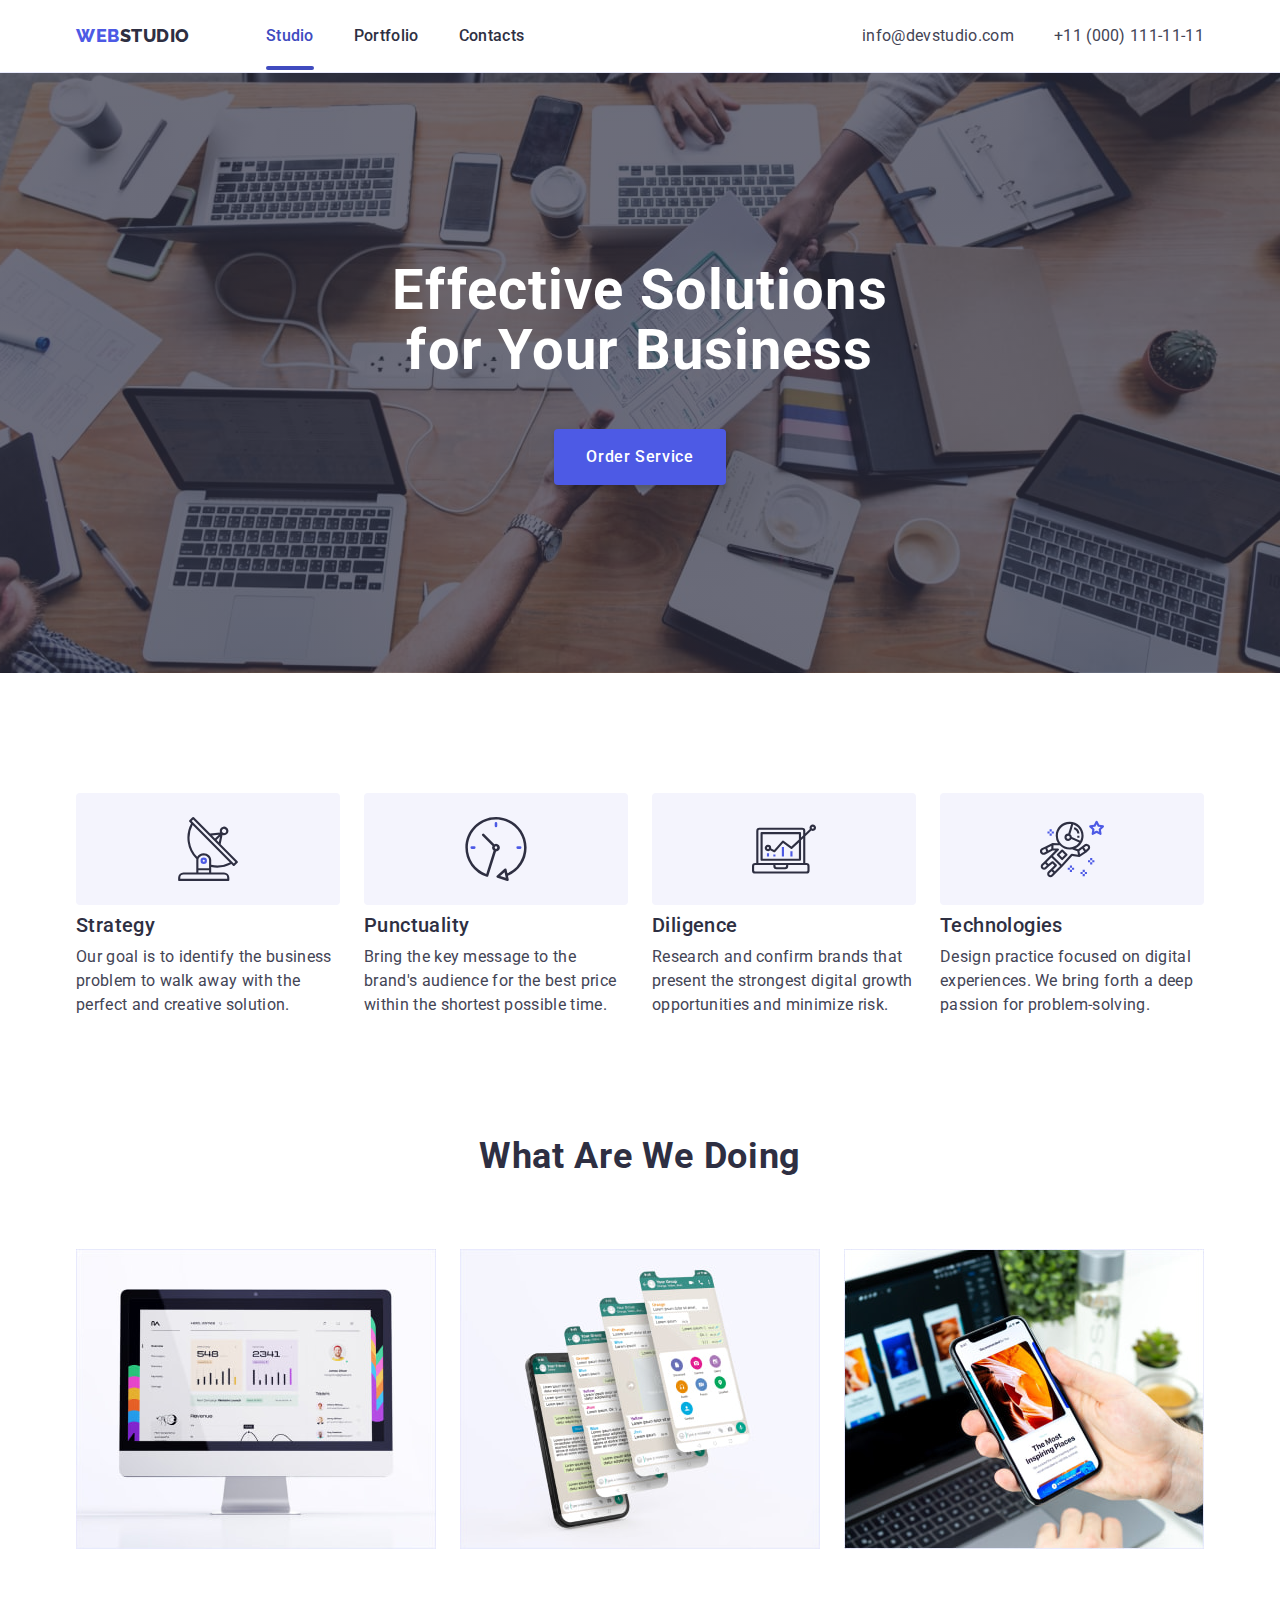
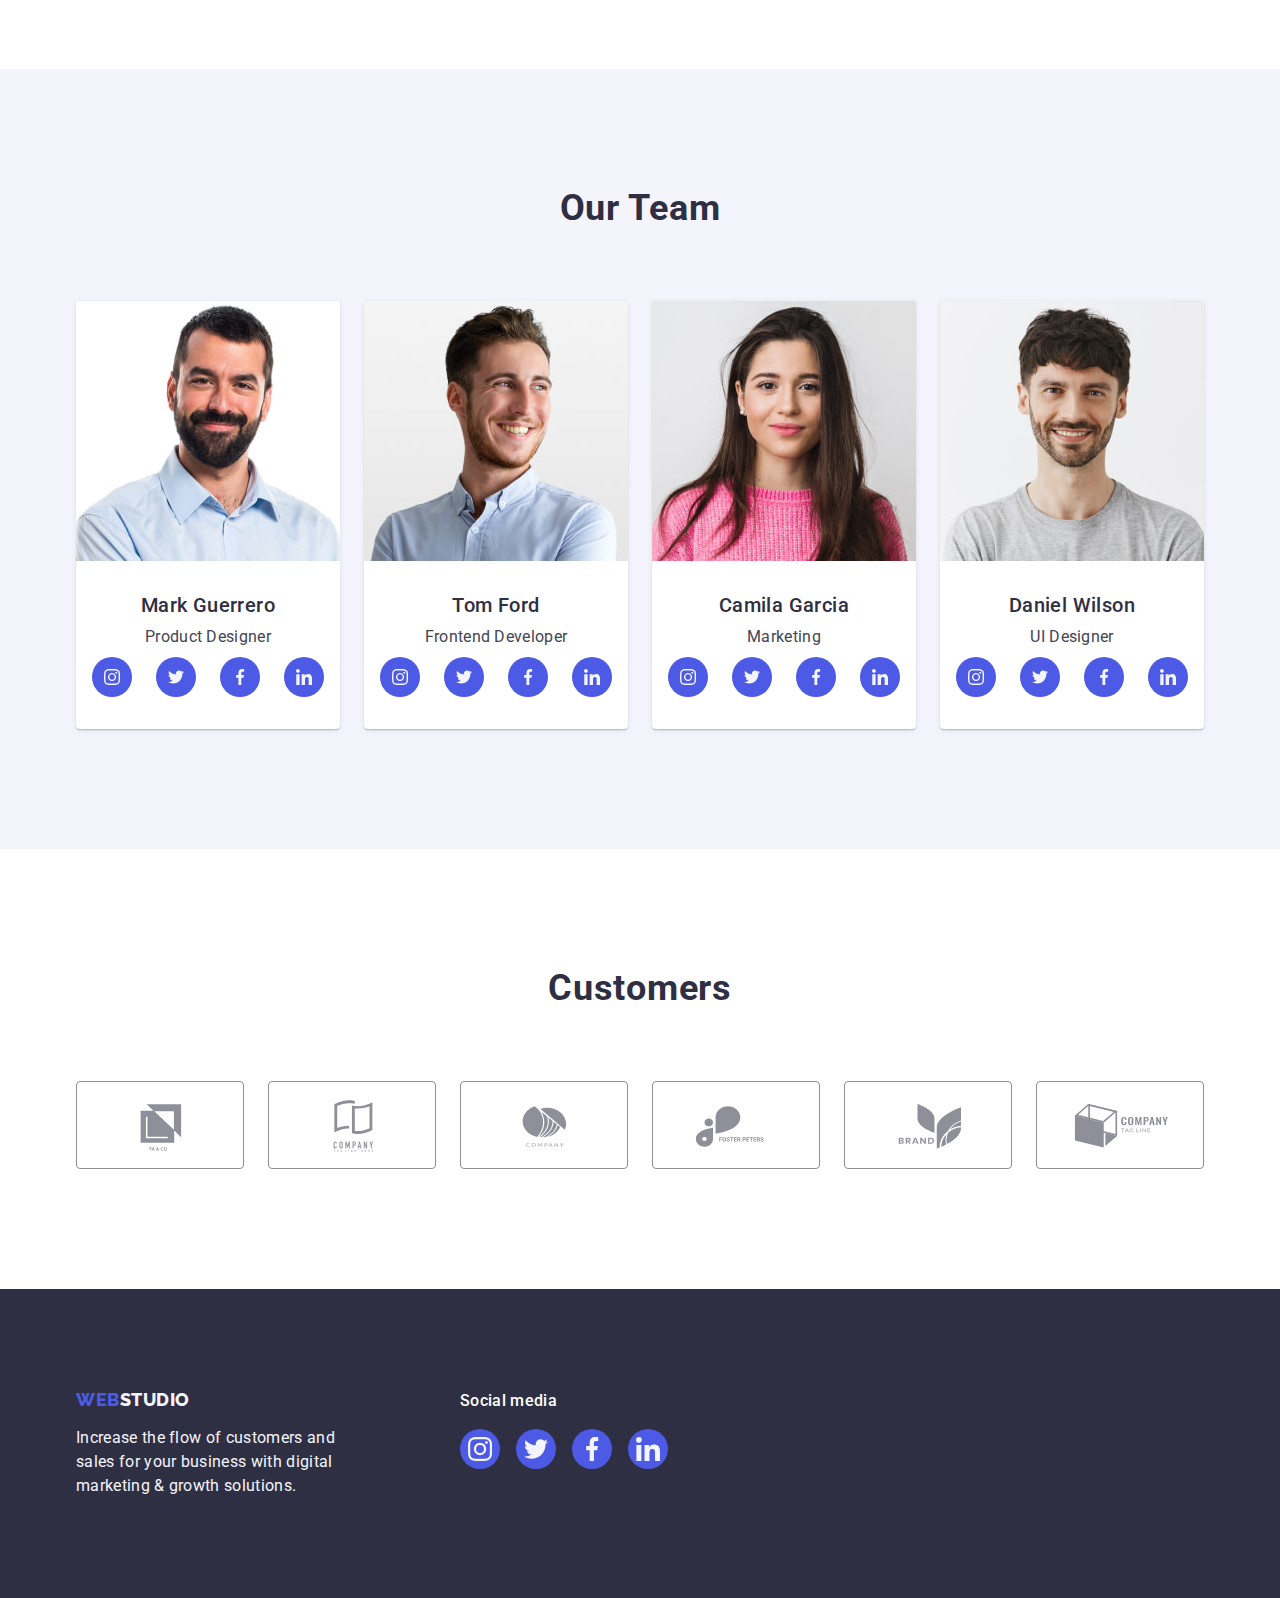
==== index.html @ fcdd5f8a "Initial commit" ====
<!DOCTYPE html>
<html lang="en">
  <head>
    <meta charset="UTF-8" />
    <meta http-equiv="X-UA-Compatible" content="IE=edge" />
    <meta name="viewport" content="width=device-width, initial-scale=1.0" />
    <meta name="description" content="" />
    <title><span>Web</span>Studio</title>
    <link rel="stylesheet" href="https://cdn.jsdelivr.net/npm/modern-normalize@2.0.0/modern-normalize.min.css">
    <link rel="preconnect" href="https://fonts.googleapis.com" />
    <link rel="preconnect" href="https://fonts.gstatic.com" crossorigin />
    <link
      href="https://fonts.googleapis.com/css2?family=Raleway:wght@800&family=Roboto:wght@400;500;700;900&display=swap"
      rel="stylesheet"
    />
    <link rel="stylesheet" href="./css/styles.css" />
  </head>

  <body class="page">
    <header class="header-nav">
      <div class="container header-nav-box">
        <nav class="container-nav">
          <!--<div class="header-box-right">-->
            <a href="./index.html" class="link logo logo-header"
              >Web<span class="logo-dark">Studio</span></a
            >
            <ul class="header-list list">
              <li>
                <a class="header-link link active" href="./index.html">Studio</a>
              </li>
              <li>
                <a class="header-link link" href="./portfolio.html"
                  >Portfolio</a
                >
              </li>
              <li><a class="header-link link" href="">Contacts</a></li>
            </ul>
          <!--</div>-->
        </nav>
        <address>
          <ul class="list address">
            <li>
              <a class="address-link link" href="mailto:info@devstudio.com"
                >info@devstudio.com</a
              >
            </li>
            <li>
              <a class="address-link link" href="tel:+110001111111"
                >+11 (000) 111-11-11</a
              >
            </li>
          </ul>
        </address>
      </div>
    </header>

    <main class="main">
      <section class="section hero">
        <div class="container hero-box">
          <h1 class="hero-titel">Effective Solutions for Your Business</h1>
          <button type="button" class="hero-bt" data-modal-open>Order Service</button>
        </div>
      </section>

      <section class="section advantages">
        <div class="container">
          <h2 class="visually-hidden">Advantages</h2>
          <ul class="advantages-list list">
            <li class="advantages-item">
              <div class="advantages-icon-box">
              <svg width="64" height="64">
                <use class="advantages-icon" href="./images/icons.svg#antenna">
                </use>
              </svg>
              </div>
              <h3 class="advantages-titel-item">Strategy</h3>
              <p class="advantages-text-item">
                Our goal is to identify the business problem to walk away with the
                perfect and creative solution.
              </p>
            </li>
            <li class="advantages-item">
              <div class="advantages-icon-box">
              <svg width="64" height="64">
                <use class="advantages-icon" href="./images/icons.svg#clock">
                </use>
              </svg>
              </div>
              <h3 class="advantages-titel-item">Punctuality</h3>
              <p class="advantages-text-item">
                Bring the key message to the brand's audience for the best price
                within the shortest possible time.
              </p>
            </li>
            <li class="advantages-item">
              <div class="advantages-icon-box">
                <svg width="64" height="64">
                  <use class="advantages-icon" href="./images/icons.svg#diagram">
                  </use>
                </svg>
                </div>
              <h3 class="advantages-titel-item">Diligence</h3>
              <p class="advantages-text-item">
                Research and confirm brands that present the strongest digital
                growth opportunities and minimize risk.
              </p>
            </li>
            <li class="advantages-item">
              <div class="advantages-icon-box">
                <svg width="64" height="64">
                  <use class="advantages-icon" href="./images/icons.svg#astronaut">
                  </use>
                </svg>
                </div>
              <h3 class="advantages-titel-item">Technologies</h3>
              <p class="advantages-text-item">
                Design practice focused on digital experiences. We bring forth a
                deep passion for problem-solving.
              </p>
            </li>
          </ul>
        </div>
      </section>

      <section class="section doing">
        <div class="container">
          <h2 class="doing-titel">What are we doing</h2>
          <ul class="doing-list list">
            <li class="doing-item">
              <img
                src="./images/work/img-1.jpg"
                alt="color monitor"
                width="360"
                height="300"
              />
            </li>
            <li class="doing-item">
              <img
                src="./images/work/img-2.jpg"
                alt="alternative phone screens"
                width="360"
                height="300"
              />
            </li>
            <li class="doing-item">
              <img
                src="./images/work/img-3.jpg"
                alt="phone"
                width="360"
                height="300"
              />
            </li>
          </ul>
        </div>
      </section>

      <section class="section team">
        <div class="container">
          <h2 class="team-titel">Our Team</h2>
          <ul class="team-list list">
            <li class="team-link">
              <img
                src="./images/team/img-1.jpg"
                alt="Mark Guerrero"
                width="264"
                class="team-link-img"
              />
              <div class="team-link-box">
                <h3 class="team-link-name">Mark Guerrero</h3>
                <p class="team-text">Product Designer</p>
                <ul class="team-list-icon">
                  <li class="team-item-medis">
                    <a href="" class="link-social-media">
                      <svg class="icon-social-media" width="16" height="16">
                      <use href="./images/icons.svg#instagram"></use>
                      </svg>
                    </a>
                  </li>
                  <li class="team-item-medis">
                    <a href="" class="link-social-media">
                      <svg class="icon-social-media" width="16" height="16">
                      <use href="./images/icons.svg#twitter"></use>
                      </svg>
                    </a>
                  </li>
                  <li class="team-item-medis">
                    <a href="" class="link-social-media">
                      <svg class="icon-social-media" width="16" height="16">
                      <use href="./images/icons.svg#facebook"></use>
                      </svg>
                    </a>
                  </li>
                  <li class="team-item-medis">
                    <a href="" class="link-social-media">
                      <svg class="icon-social-media" width="16" height="16">
                      <use href="./images/icons.svg#linkedin"></use>
                      </svg>
                    </a>
                  </li>
                </ul>
              </div>
            </li>
            <li class="team-link">
              <img
                src="./images/team/img-2.jpg"
                alt="Tom Ford"
                width="264"
                class="team-link-img"
              />
              <div class="team-link-box">
                <h3 class="team-link-name">Tom Ford</h3>
                <p class="team-text">Frontend Developer</p>
                <ul class="team-list-icon">
                  <li class="team-item-medis">
                    <a href="" class="link-social-media">
                      <svg class="icon-social-media" width="16" height="16">
                      <use href="./images/icons.svg#instagram"></use>
                      </svg>
                    </a>
                  </li>
                  <li class="team-item-medis">
                    <a href="" class="link-social-media">
                      <svg class="icon-social-media" width="16" height="16">
                      <use href="./images/icons.svg#twitter"></use>
                      </svg>
                    </a>
                  </li>
                  <li class="team-item-medis">
                    <a href="" class="link-social-media">
                      <svg class="icon-social-media" width="16" height="16">
                      <use href="./images/icons.svg#facebook"></use>
                      </svg>
                    </a>
                  </li>
                  <li class="team-item-medis">
                    <a href="" class="link-social-media">
                      <svg class="icon-social-media" width="16" height="16">
                      <use href="./images/icons.svg#linkedin"></use>
                      </svg>
                    </a>
                  </li>
                </ul>
              </div>
            </li>
            <li class="team-link">
              <img
                src="./images/team/img-3.jpg"
                alt="Camila Garcia"
                width="264"
                class="team-link-img"
              />
              <div class="team-link-box">
                <h3 class="team-link-name">Camila Garcia</h3>
                <p class="team-text">Marketing</p>
                <ul class="team-list-icon">
                  <li class="team-item-medis">
                    <a href="" class="link-social-media">
                      <svg class="icon-social-media" width="16" height="16">
                      <use href="./images/icons.svg#instagram"></use>
                      </svg>
                    </a>
                  </li>
                  <li class="team-item-medis">
                    <a href="" class="link-social-media">
                      <svg class="icon-social-media" width="16" height="16">
                      <use href="./images/icons.svg#twitter"></use>
                      </svg>
                    </a>
                  </li>
                  <li class="team-item-medis">
                    <a href="" class="link-social-media">
                      <svg class="icon-social-media" width="16" height="16">
                      <use href="./images/icons.svg#facebook"></use>
                      </svg>
                    </a>
                  </li>
                  <li class="team-item-medis">
                    <a href="" class="link-social-media">
                      <svg class="icon-social-media" width="16" height="16">
                      <use href="./images/icons.svg#linkedin"></use>
                      </svg>
                    </a>
                  </li>
                </ul>
              </div>
            </li>
            <li class="team-link">
              <img
                src="./images/team/img-4.jpg"
                alt="Daniel Wilson"
                width="264"
                class="team-link-img"
              />
              <div class="team-link-box">
                <h3 class="team-link-name">Daniel Wilson</h3>
                <p class="team-text">UI Designer</p>
                <ul class="team-list-icon">
                  <li class="team-item-medis">
                    <a href="" class="link-social-media">
                      <svg class="icon-social-media" width="16" height="16">
                      <use href="./images/icons.svg#instagram"></use>
                      </svg>
                    </a>
                  </li>
                  <li class="team-item-medis">
                    <a href="" class="link-social-media">
                      <svg class="icon-social-media" width="16" height="16">
                      <use href="./images/icons.svg#twitter"></use>
                      </svg>
                    </a>
                  </li>
                  <li class="team-item-medis">
                    <a href="" class="link-social-media">
                      <svg class="icon-social-media" width="16" height="16">
                      <use href="./images/icons.svg#facebook"></use>
                      </svg>
                    </a>
                  </li>
                  <li class="team-item-medis">
                    <a href="" class="link-social-media">
                      <svg class="icon-social-media" width="16" height="16">
                      <use href="./images/icons.svg#linkedin"></use>
                      </svg>
                    </a>
                  </li>
                </ul>
              </div>
            </li>
          </ul>
        </div>
      </section>

      <section class="section customers">
        <div class="container">
          <h2 class="customers-titel">Customers</h2>
          <ul class="customers-list">
            <li class="customers-item">
              <a class="customers-link" href="">
                <svg class="customers-icon" width="104" height="56">
                  <use href="./images/icons.svg#logo-1"></use>
                </svg>
              </a>
            </li>
            <li class="customers-item">
              <a class="customers-link" href="">
                <svg class="customers-icon" width="104" height="56">
                  <use href="./images/icons.svg#logo-2"></use>
                </svg>
              </a>
            </li>
            <li class="customers-item">
              <a class="customers-link" href="">
                <svg class="customers-icon" width="104" height="56">
                  <use href="./images/icons.svg#logo-3"></use>
                </svg>
              </a>
            </li>
            <li class="customers-item">
              <a class="customers-link" href="">
                <svg class="customers-icon" width="104" height="56">
                  <use href="./images/icons.svg#logo-4"></use>
                </svg>
              </a>
            </li>
            <li class="customers-item">
              <a class="customers-link" href="">
                <svg class="customers-icon" width="104" height="56">
                  <use href="./images/icons.svg#logo-5"></use>
                </svg>
              </a>
            </li>
            <li class="customers-item">
              <a class="customers-link" href="">
                <svg class="customers-icon" width="104" height="56">
                  <use href="./images/icons.svg#logo-6"></use>
                </svg>
              </a>
            </li>
          </ul>

        </div>
      </section>
    </main>

    <footer class="footer">
      <div class="container footer-container">
        <div class="footer-box-right">
        <a href="./index.html" class="link logo logo-footer">Web<span class="logo-light">Studio</span></a>
        <p class="footer-text">
          Increase the flow of customers and sales for your business with digital
          marketing & growth solutions.
        </p></div>
        <div class="footer-box-center">
          <p class="footer-social-media">Social media</p>
          <ul class="footer-list">
            <li class="footer-item-media">
              <a href="" class="link-social-media footer-link-icon">
                <svg class="icon-social-media" width="24" height="24">
                  <use href="./images/icons.svg#instagram"></use>
                </svg>
              </a>
            </li>
            <li class="footer-item-media">
              <a href="" class="link-social-media footer-link-icon">
                <svg class="icon-social-media" width="24" height="24">
                  <use href="./images/icons.svg#twitter"></use>
                </svg>
              </a>
            </li>
            <li class="footer-item-media">
              <a href="" class="link-social-media footer-link-icon">
                <svg class="icon-social-media" width="24" height="24">
                  <use href="./images/icons.svg#facebook"></use>
                </svg>
              </a>
            </li>
            <li class="footer-item-media">
              <a href="" class="link-social-media footer-link-icon">
                <svg class="icon-social-media" width="24" height="24">
                  <use href="./images/icons.svg#linkedin"></use>
                </svg>
              </a>
            </li>
          </ul>
        </div>
      </div>
    </footer>
    <div class="backdrop is-hidden" data-modal>
      <div class="modal-container">
        <button class="modal-btm" type="button" data-modal-close>
        <svg class="modal-icon" width="8" height="8">
          <use href="./images/icons.svg#close-black"></use>
        </svg>
        </button>
      </div>
    </div>
    <script src="./js/modal.js"></script>
  </body>
</html>
---- css/styles.css ----
/*Variables*/
:root {
  --text-slate: #434455;
  --dark-ck: #2e2f42;
  --iris: #4d5ae5;
  --ocean: #404bbf;
  --green-cl: #31d0aa;
  --light-slate: #8e8f99;
  --cornflower: #e7e9fc;
  --cloud: #f4f4fd;
  --dark-modal: rgba(46, 47, 66, 0.4);
  --grey: rgba(46, 47, 66, 0.7);
  --white: #ffffff;
  --dairy: #fcfcfc;
}
/*Reset styles*/
*,
*::before,
*::after {
  box-sizing: border-box;
}

.link,
a {
  text-decoration: none;
  font-style: normal;
  color: currentColor;
}

.bt,
button {
  font-family: inherit;
  cursor: pointer;
  border: none;
}

.list,
ul,
ol {
  list-style: none;
  margin: 0;
  padding: 0;
}

h1,
h2,
h3,
h4,
h5,
h6,
p {
  margin: 0;
}
.section {
  margin: 0;
}
img {
  display: block;
}
.container {
  width: 1158px;
  margin: 0 auto;
  padding: 0 15px;
}

/*Variables*/
body {
  font-family: 'Roboto', sans-serif;
  color: var(--text-slate);
  background-color: var(--white);
}

.logo {
  font-family: 'Raleway', sans-serif;
  font-weight: 800;
  font-size: 18px;
  line-height: 1.17;
  text-transform: uppercase;
  color: var(--iris);
  letter-spacing: 0.03em;
}

.logo-dark {
  color: var(--dark-ck);
}

.logo-light {
  color: var(--cloud);
}
.logo-header {
  margin-right: 76px;
}
.logo-footer {
  display: inline-block;
  margin-bottom: 16px;
}

/*header*/
.page {
}
.header-nav {
  padding-top: 24px;
  padding-bottom: 24px;
  border-bottom: 1px solid #e7e9fc;
  box-shadow: 0px 1px 6px 0px rgba(46, 47, 66, 0.08), 0px 1px 1px 0px rgba(46, 47, 66, 0.16), 0px 2px 1px 0px rgba(46, 47, 66, 0.08);
}
.header-nav-box {
  display: flex;
  justify-content: space-between;
}
.container-nav{
  display: flex;
  align-items: center;
}
/*.header-box-right {
  display: flex;
  gap: 76px;
}*/
.header-list {
  display: flex;
  gap: 40px;
}

.header-link {
  font-weight: 500;
  font-size: 16px;
  line-height: 1.5;
  letter-spacing: 0.02em;
  color: var(--dark-ck);
  padding: 24px 0;
  position: relative;
  transition: color 250ms cubic-bezier(0.4, 0, 0.2, 1);
}
.header-link.active{
  color: var(--ocean);
}
.header-link.active::after{
  content: "";
  display: block;
  width: 100%;
  height: 4px;
  border-radius: 2px;
  background: var(--ocean);
  position: absolute;
  bottom: -1px;
  left: 0;
}

.header-link:hover,
.header-link:focus {
  color: var(--ocean);
}

.address {
  font-style: normal;
  display: flex;
  gap: 40px;
}

.address-link {
  line-height: 1.5;
  letter-spacing: 0.02em;
  color: var(--text-slate);
  transition: color 250ms cubic-bezier(0.4, 0, 0.2, 1);
}

.address-link:hover,
.address-link:focus {
  color: var(--ocean);
}

/*Main*/
.hero {
  background-color: var(--dark-ck);
  padding-top: 188px;
  padding-bottom: 188px;
  background-image: linear-gradient(to bottom, rgba(46, 47, 66, 0.70), rgba(46, 47, 66, 0.70)), url(../images/hero/bg-hero.jpg);
  background-repeat: no-repeat;
  background-position: center center;
  background-size: cover;
  max-width: 1440px;
  margin: auto;
}
.hero-box {
  display: flex;
  flex-direction: column;
  justify-content: center;
}
.hero-titel {
  font-size: 56px;
  line-height: 1.07;
  letter-spacing: 0.02em;
  color: var(--white);
  text-align: center;
  padding-bottom: 48px;
  max-width: 496px;
  margin: 0 auto;
}
.hero-bt {
  margin: 0 auto;
  font-weight: 500;
  line-height: 1.5;
  font-size: 16px;
  letter-spacing: 0.04em;
  text-align: center;
  color: var(--white);
  background-color: var(--iris);
  padding: 16px 32px;
  border-radius: 4px;
  box-shadow: 0px 4px 4px 0px rgba(0, 0, 0, 0.15);
  min-width: 169px;
  transition: background-color 250ms cubic-bezier(0.4, 0, 0.2, 1);
}

.hero-bt:hover,
.hero-bt:focus {
  background-color: var(--ocean);
}
.advantages {
  background-color: var(--white);
  padding-top: 120px;
  padding-bottom: 120px;
}
.visually-hidden {
  position: absolute;
  width: 1px;
  height: 1px;
  margin: -1px;
  border: 0;
  padding: 0;
  white-space: nowrap;
  clip-path: inset(100%);
  clip: rect(0 0 0 0);
  overflow: hidden;
}
.advantages-list {
  display: flex;
  gap: 24px;
}
.advantages-item {
  width: calc((100% - 3 * 24px) / 4);
}
.advantages-icon-box{
  display: flex;
  align-items: center;
  justify-content: center;
  height: 112px;
  padding: 24px 100px;
  background-color: var(--cloud);
  margin-bottom: 8px;
  border-radius: 4px;
}
.advantages-icon{

}
.advantages-titel-item {
  font-weight: 500;
  font-size: 20px;
  line-height: 1.2;
  letter-spacing: 0.02em;
  color: var(--dark-ck);
  text-align: left;
  margin-bottom: 8px;
}
.advantages-text-item {
  line-height: 1.5;
  letter-spacing: 0.02em;
  color: var(--text-slate);
  text-align: left;
}
.doing {
  background: var(--white);
  padding-bottom: 120px;
}
.doing-titel {
  font-size: 36px;
  line-height: 1.11;
  letter-spacing: 0.02em;
  text-transform: capitalize;
  color: var(--dark-ck);
  text-align: center;
  margin-bottom: 72px;
}
.doing-list {
  display: flex;
  gap: 24px;
}
.doing-item {

}
.team {
  background-color: var(--cloud);
  padding: 120px 0;
}
.team-titel {
  font-size: 36px;
  line-height: 1.11;
  letter-spacing: 0.02em;
  text-transform: capitalize;
  color: var(--dark-ck);
  text-align: center;
  margin-bottom: 72px;
}
.team-list {
  display: flex;
  gap: 24px;
}
.team-link {
  background-color: var(--white);
  border-radius: 0px 0px 4px 4px;
  box-shadow: 0px 2px 1px 0px rgba(46, 47, 66, 0.08),
    0px 1px 1px 0px rgba(46, 47, 66, 0.16),
    0px 1px 6px 0px rgba(46, 47, 66, 0.08);
}
.team-link-box {
  padding: 32px 0;
  display: flex;
  flex-direction: column;
  justify-content: center;
  gap: 8px;
}
.team-link-name {
  text-align: center;
  font-weight: 500;
  font-size: 20px;
  line-height: 1.2;
  letter-spacing: 0.02em;
  color: var(--dark-ck);
}
.team-text {
  text-align: center;
  line-height: 1.5;
  letter-spacing: 0.02em;
  color: var(--text-slate);
}
.team-list-icon{
  display: flex;
  justify-content: center;
  gap: 24px;
}

.customers{
  padding: 120px 0;
}
.customers-titel{
  color: var(--dark-ck);
  text-align: center;
  font-size: 36px;
  font-weight: 700;
  line-height: 1.11;
  letter-spacing: 0.72px;
  text-transform: capitalize;
  margin-bottom: 72px;
}
.customers-list{
  display: flex;
  justify-content: center;
  gap: 24px;
}
.customers-link{
  display: flex;
  justify-content: center;
  align-items: center;
  width: 168px;
  height: 88px;
  padding: 16px 32px;
  border-radius: 4px;
  border: 1px solid var(--light-slate);
  color: var(--light-slate);
  transition: border-color 250ms cubic-bezier(0.4, 0, 0.2, 1), color 250ms cubic-bezier(0.4, 0, 0.2, 1);
}
.customers-link:hover,
.customers-link:focus{
  border-color: var(--ocean);
  color: var(--ocean);
}
.customers-icon{
  fill: currentColor;
}

/*Footer*/
.footer {
  background-color: var(--dark-ck);
  padding-top: 100px;
  padding-bottom: 100px;
}

.footer-container{
  display: flex;
  justify-content: flex-start;
  align-items: baseline;
}
.footer-box-right{
  margin-right: 120px;
}
.footer-text {
  line-height: 1.5;
  letter-spacing: 0.02em;
  color: var(--cloud);
  width: 264px;
}
.footer-social-media{
  color: var(--white);
  font-size: 16px;
  font-weight: 500;
  line-height: 1.5;
  letter-spacing: 0.32px;
  margin-bottom: 16px;
}
.footer-list{
  display: flex;
  gap: 16px;
}

.link-social-media{
  display: flex;
  align-items: center;
  justify-content: center;
  width: 40px;
  height: 40px;
  border-radius: 50%;
  background-color: var(--iris);
  transition: background-color 250ms cubic-bezier(0.4, 0, 0.2, 1);
}
.icon-social-media{
  fill:var(--cloud);
}
.link-social-media:hover,
.link-social-media:focus{
  background-color: var(--ocean);
}

.footer-link-icon:hover,
.footer-link-icon:focus{
  background-color: var(--green-cl);
}
/*portfolio*/
.portfolio {
  background-color: var(--white);
  padding-top: 96px;
  padding-bottom: 120px;
}
.portfolio-nav-bt {
  display: flex;
  gap: 24px;
  justify-content: center;
  margin-bottom: 72px;
}
.portfolio-bt {
  font-weight: 500;
  font-size: 16px;
  line-height: 1.5;
  letter-spacing: 0.04em;
  color: var(--iris);
  background-color: var(--cloud);
  border: 1px solid var(--cornflower);
  cursor: pointer;
  padding: 12px 24px;
  border-radius: 4px;
  border: 1px solid var(--cornflower);
  background: var(--cloud);
  transition: color 250ms cubic-bezier(0.4, 0, 0.2, 1), background-color 250ms cubic-bezier(0.4, 0, 0.2, 1), border-color 250ms cubic-bezier(0.4, 0, 0.2, 1), box-shadow 250ms cubic-bezier(0.4, 0, 0.2, 1);
}
.portfolio-bt:hover,
.portfolio-bt:focus,
.portfolio-bt:active {
  color: var(--white);
  background-color: var(--ocean);
  border: 1px solid transparent;
  box-shadow: 0px 2px 2px 0px rgba(0, 0, 0, 0.12),
    0px 2px 1px 0px rgba(0, 0, 0, 0.08), 0px 3px 1px 0px rgba(0, 0, 0, 0.1);
}
.link-catalog-portf{
  display: block;
  transition: box-shadow 250ms cubic-bezier(0.4, 0, 0.2, 1);
}
.link-catalog-portf:hover{
  box-shadow: 0px 1px 6px rgba(46, 47, 66, 0.08), 0px 1px 1px rgba(46, 47, 66, 0.16), 0px 2px 1px rgba(46, 47, 66, 0.08);
}
.portfolio-catalog {
  display: flex;
  flex-wrap: wrap;
  row-gap: 48px;
  column-gap: 24px;
}
.catalog-item {
  width: calc((100% - 48px) / 3);
}
.catalog-img {
}
.catalog-item-bottom {
  border: 1px solid var(--cornflower);
  padding: 32px 16px;
  border-top: none;
}
.catalog-titel {
  font-weight: 500;
  font-size: 20px;
  line-height: 1.2;
  letter-spacing: 0.02em;
  color: var(--dark-ck);
  margin-bottom: 8px;
}
.catalog-text {
  font-size: 16px;
  line-height: 1.5;
  letter-spacing: 0.02em;
  color: var(--text-slate);
}
.overlay {
  position: relative;
  overflow: hidden;
}
.overlay-text  {
  position: absolute;
  top: 0;
  left: 0;
  transform: translateY(100%);
  width: 100%;
  height: 100%;
  background: var(--iris);
  padding: 40px 32px;
  transition: transform 250ms cubic-bezier(0.4, 0, 0.2, 1);
  color: var(--cloud);
  font-size: 16px;
  font-weight: 400;
  line-height: 1.5;
  letter-spacing: 0.32px;
}
.link-catalog-portf:hover .overlay-text{
  transform: translateY(0);
}
/*modal*/
.backdrop {
  position: fixed;
  top: 0;
  left:0;
  width: 100%;
  height: 100%;
  background-color: rgba(46, 47, 66, 0.40);
  transition: opacity 250ms cubic-bezier(0.4, 0, 0.2, 1), visibility 250ms cubic-bezier(0.4, 0, 0.2, 1);
}
.backdrop.is-hidden{
  opacity: 0;
  pointer-events: none;
  visibility: hidden;
}
.modal-container {
  position: absolute;
  top: 50%;
  left: 50%;
  transform: translateX(-50%) translateY(-50%);
  width: 408px;
  min-height: 584px;
  border-radius: 4px;
  background: var(--dairy);
  box-shadow: 0px 2px 1px 0px rgba(0, 0, 0, 0.20), 0px 1px 3px 0px rgba(0, 0, 0, 0.12), 0px 1px 1px 0px rgba(0, 0, 0, 0.14);
  transition: transform 250ms cubic-bezier(0.4, 0, 0.2, 1);
}
.modal-btm{
  position: absolute;
  top: 24px;
  right: 24px;
  width: 24px;
  height: 24px;
  border-radius: 50%;
  padding: 0;
  display: flex;
  justify-content: center;
  align-items: center;
  background-color: var(--cornflower);
  border: 1px solid rgba(0, 0, 0, 0.10);
  transition: background-color 250ms cubic-bezier(0.4, 0, 0.2, 1), border 250ms cubic-bezier(0.4, 0, 0.2, 1);
}
.modal-btm:hover,
.modal-btm:focus{
  background-color:var(--ocean);
  border: none;
}
.modal-icon {
  fill: var(--dark-ck);
  transition: fill 250ms cubic-bezier(0.4, 0, 0.2, 1);
}
.modal-btm:hover .modal-icon,
.modal-btm:focus .modal-icon{
  fill: var(--white);
}
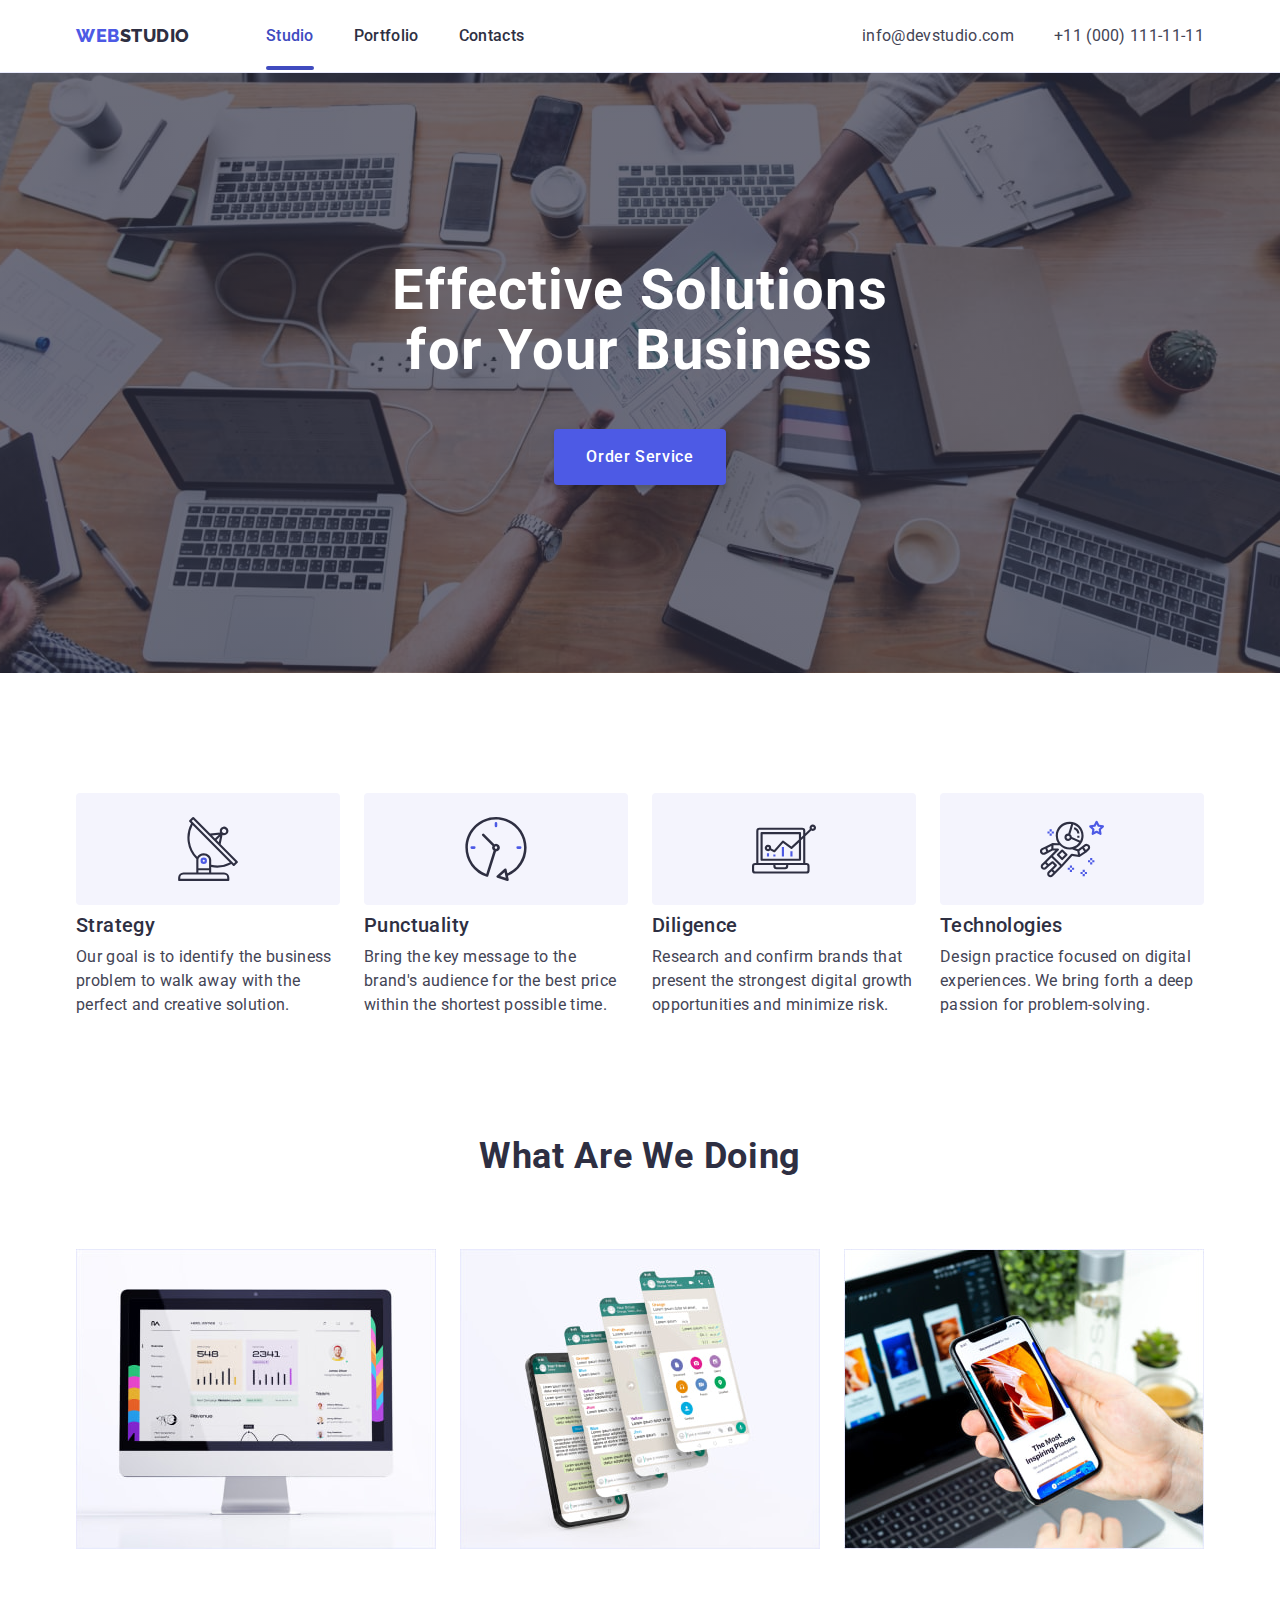
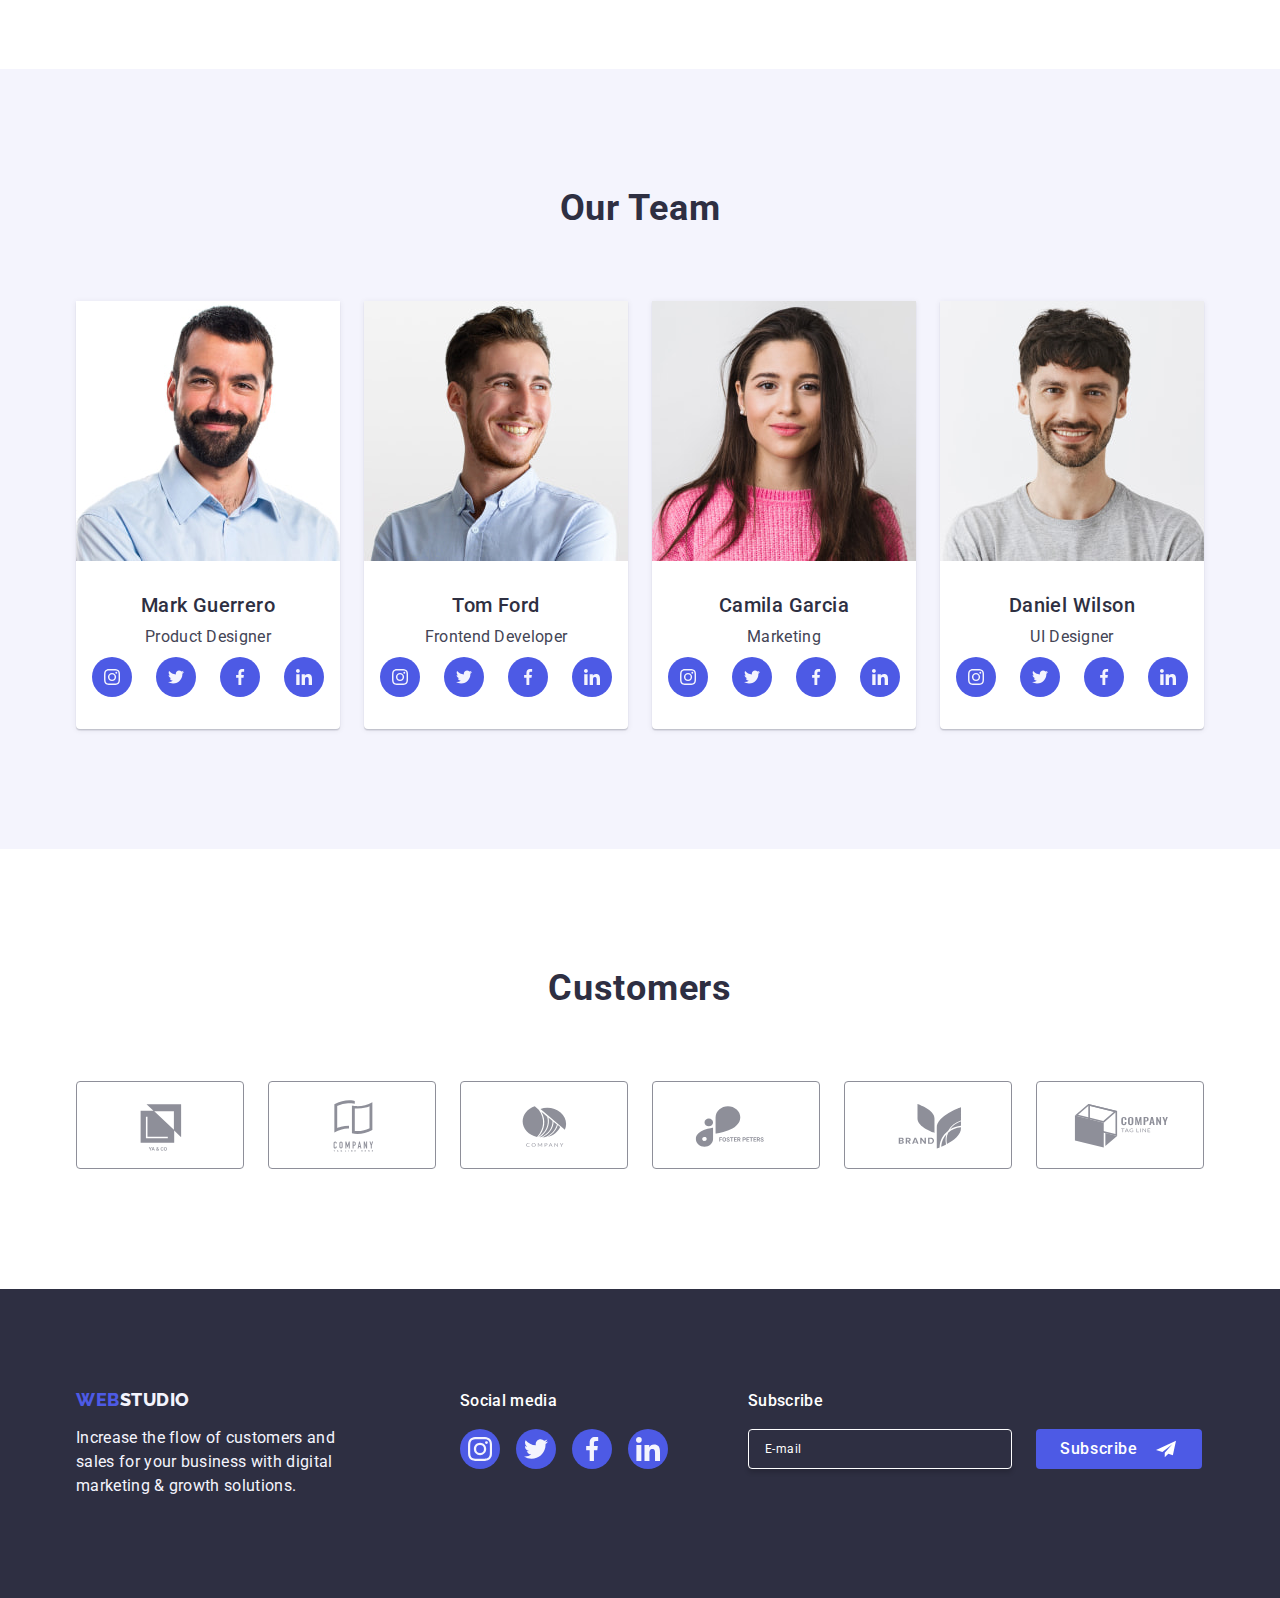
==== commit 814a668f: "hw5-1" ====
--- a/index.html
+++ b/index.html
@@ -6,7 +6,10 @@
     <meta name="viewport" content="width=device-width, initial-scale=1.0" />
     <meta name="description" content="" />
     <title><span>Web</span>Studio</title>
-    <link rel="stylesheet" href="https://cdn.jsdelivr.net/npm/modern-normalize@2.0.0/modern-normalize.min.css">
+    <link
+      rel="stylesheet"
+      href="https://cdn.jsdelivr.net/npm/modern-normalize@2.0.0/modern-normalize.min.css"
+    />
     <link rel="preconnect" href="https://fonts.googleapis.com" />
     <link rel="preconnect" href="https://fonts.gstatic.com" crossorigin />
     <link
@@ -21,20 +24,18 @@
       <div class="container header-nav-box">
         <nav class="container-nav">
           <!--<div class="header-box-right">-->
-            <a href="./index.html" class="link logo logo-header"
-              >Web<span class="logo-dark">Studio</span></a
-            >
-            <ul class="header-list list">
-              <li>
-                <a class="header-link link active" href="./index.html">Studio</a>
-              </li>
-              <li>
-                <a class="header-link link" href="./portfolio.html"
-                  >Portfolio</a
-                >
-              </li>
-              <li><a class="header-link link" href="">Contacts</a></li>
-            </ul>
+          <a href="./index.html" class="link logo logo-header"
+            >Web<span class="logo-dark">Studio</span></a
+          >
+          <ul class="header-list list">
+            <li>
+              <a class="header-link link active" href="./index.html">Studio</a>
+            </li>
+            <li>
+              <a class="header-link link" href="./portfolio.html">Portfolio</a>
+            </li>
+            <li><a class="header-link link" href="">Contacts</a></li>
+          </ul>
           <!--</div>-->
         </nav>
         <address>
@@ -58,7 +59,9 @@
       <section class="section hero">
         <div class="container hero-box">
           <h1 class="hero-titel">Effective Solutions for Your Business</h1>
-          <button type="button" class="hero-bt" data-modal-open>Order Service</button>
+          <button type="button" class="hero-bt" data-modal-open>
+            Order Service
+          </button>
         </div>
       </section>
 
@@ -68,23 +71,27 @@
           <ul class="advantages-list list">
             <li class="advantages-item">
               <div class="advantages-icon-box">
-              <svg width="64" height="64">
-                <use class="advantages-icon" href="./images/icons.svg#antenna">
-                </use>
-              </svg>
+                <svg width="64" height="64">
+                  <use
+                    class="advantages-icon"
+                    href="./images/icons.svg#antenna"
+                  ></use>
+                </svg>
               </div>
               <h3 class="advantages-titel-item">Strategy</h3>
               <p class="advantages-text-item">
-                Our goal is to identify the business problem to walk away with the
-                perfect and creative solution.
+                Our goal is to identify the business problem to walk away with
+                the perfect and creative solution.
               </p>
             </li>
             <li class="advantages-item">
               <div class="advantages-icon-box">
-              <svg width="64" height="64">
-                <use class="advantages-icon" href="./images/icons.svg#clock">
-                </use>
-              </svg>
+                <svg width="64" height="64">
+                  <use
+                    class="advantages-icon"
+                    href="./images/icons.svg#clock"
+                  ></use>
+                </svg>
               </div>
               <h3 class="advantages-titel-item">Punctuality</h3>
               <p class="advantages-text-item">
@@ -95,10 +102,12 @@
             <li class="advantages-item">
               <div class="advantages-icon-box">
                 <svg width="64" height="64">
-                  <use class="advantages-icon" href="./images/icons.svg#diagram">
-                  </use>
-                </svg>
-                </div>
+                  <use
+                    class="advantages-icon"
+                    href="./images/icons.svg#diagram"
+                  ></use>
+                </svg>
+              </div>
               <h3 class="advantages-titel-item">Diligence</h3>
               <p class="advantages-text-item">
                 Research and confirm brands that present the strongest digital
@@ -108,10 +117,12 @@
             <li class="advantages-item">
               <div class="advantages-icon-box">
                 <svg width="64" height="64">
-                  <use class="advantages-icon" href="./images/icons.svg#astronaut">
-                  </use>
-                </svg>
-                </div>
+                  <use
+                    class="advantages-icon"
+                    href="./images/icons.svg#astronaut"
+                  ></use>
+                </svg>
+              </div>
               <h3 class="advantages-titel-item">Technologies</h3>
               <p class="advantages-text-item">
                 Design practice focused on digital experiences. We bring forth a
@@ -172,28 +183,28 @@
                   <li class="team-item-medis">
                     <a href="" class="link-social-media">
                       <svg class="icon-social-media" width="16" height="16">
-                      <use href="./images/icons.svg#instagram"></use>
-                      </svg>
-                    </a>
-                  </li>
-                  <li class="team-item-medis">
-                    <a href="" class="link-social-media">
-                      <svg class="icon-social-media" width="16" height="16">
-                      <use href="./images/icons.svg#twitter"></use>
-                      </svg>
-                    </a>
-                  </li>
-                  <li class="team-item-medis">
-                    <a href="" class="link-social-media">
-                      <svg class="icon-social-media" width="16" height="16">
-                      <use href="./images/icons.svg#facebook"></use>
-                      </svg>
-                    </a>
-                  </li>
-                  <li class="team-item-medis">
-                    <a href="" class="link-social-media">
-                      <svg class="icon-social-media" width="16" height="16">
-                      <use href="./images/icons.svg#linkedin"></use>
+                        <use href="./images/icons.svg#instagram"></use>
+                      </svg>
+                    </a>
+                  </li>
+                  <li class="team-item-medis">
+                    <a href="" class="link-social-media">
+                      <svg class="icon-social-media" width="16" height="16">
+                        <use href="./images/icons.svg#twitter"></use>
+                      </svg>
+                    </a>
+                  </li>
+                  <li class="team-item-medis">
+                    <a href="" class="link-social-media">
+                      <svg class="icon-social-media" width="16" height="16">
+                        <use href="./images/icons.svg#facebook"></use>
+                      </svg>
+                    </a>
+                  </li>
+                  <li class="team-item-medis">
+                    <a href="" class="link-social-media">
+                      <svg class="icon-social-media" width="16" height="16">
+                        <use href="./images/icons.svg#linkedin"></use>
                       </svg>
                     </a>
                   </li>
@@ -214,28 +225,28 @@
                   <li class="team-item-medis">
                     <a href="" class="link-social-media">
                       <svg class="icon-social-media" width="16" height="16">
-                      <use href="./images/icons.svg#instagram"></use>
-                      </svg>
-                    </a>
-                  </li>
-                  <li class="team-item-medis">
-                    <a href="" class="link-social-media">
-                      <svg class="icon-social-media" width="16" height="16">
-                      <use href="./images/icons.svg#twitter"></use>
-                      </svg>
-                    </a>
-                  </li>
-                  <li class="team-item-medis">
-                    <a href="" class="link-social-media">
-                      <svg class="icon-social-media" width="16" height="16">
-                      <use href="./images/icons.svg#facebook"></use>
-                      </svg>
-                    </a>
-                  </li>
-                  <li class="team-item-medis">
-                    <a href="" class="link-social-media">
-                      <svg class="icon-social-media" width="16" height="16">
-                      <use href="./images/icons.svg#linkedin"></use>
+                        <use href="./images/icons.svg#instagram"></use>
+                      </svg>
+                    </a>
+                  </li>
+                  <li class="team-item-medis">
+                    <a href="" class="link-social-media">
+                      <svg class="icon-social-media" width="16" height="16">
+                        <use href="./images/icons.svg#twitter"></use>
+                      </svg>
+                    </a>
+                  </li>
+                  <li class="team-item-medis">
+                    <a href="" class="link-social-media">
+                      <svg class="icon-social-media" width="16" height="16">
+                        <use href="./images/icons.svg#facebook"></use>
+                      </svg>
+                    </a>
+                  </li>
+                  <li class="team-item-medis">
+                    <a href="" class="link-social-media">
+                      <svg class="icon-social-media" width="16" height="16">
+                        <use href="./images/icons.svg#linkedin"></use>
                       </svg>
                     </a>
                   </li>
@@ -256,28 +267,28 @@
                   <li class="team-item-medis">
                     <a href="" class="link-social-media">
                       <svg class="icon-social-media" width="16" height="16">
-                      <use href="./images/icons.svg#instagram"></use>
-                      </svg>
-                    </a>
-                  </li>
-                  <li class="team-item-medis">
-                    <a href="" class="link-social-media">
-                      <svg class="icon-social-media" width="16" height="16">
-                      <use href="./images/icons.svg#twitter"></use>
-                      </svg>
-                    </a>
-                  </li>
-                  <li class="team-item-medis">
-                    <a href="" class="link-social-media">
-                      <svg class="icon-social-media" width="16" height="16">
-                      <use href="./images/icons.svg#facebook"></use>
-                      </svg>
-                    </a>
-                  </li>
-                  <li class="team-item-medis">
-                    <a href="" class="link-social-media">
-                      <svg class="icon-social-media" width="16" height="16">
-                      <use href="./images/icons.svg#linkedin"></use>
+                        <use href="./images/icons.svg#instagram"></use>
+                      </svg>
+                    </a>
+                  </li>
+                  <li class="team-item-medis">
+                    <a href="" class="link-social-media">
+                      <svg class="icon-social-media" width="16" height="16">
+                        <use href="./images/icons.svg#twitter"></use>
+                      </svg>
+                    </a>
+                  </li>
+                  <li class="team-item-medis">
+                    <a href="" class="link-social-media">
+                      <svg class="icon-social-media" width="16" height="16">
+                        <use href="./images/icons.svg#facebook"></use>
+                      </svg>
+                    </a>
+                  </li>
+                  <li class="team-item-medis">
+                    <a href="" class="link-social-media">
+                      <svg class="icon-social-media" width="16" height="16">
+                        <use href="./images/icons.svg#linkedin"></use>
                       </svg>
                     </a>
                   </li>
@@ -298,28 +309,28 @@
                   <li class="team-item-medis">
                     <a href="" class="link-social-media">
                       <svg class="icon-social-media" width="16" height="16">
-                      <use href="./images/icons.svg#instagram"></use>
-                      </svg>
-                    </a>
-                  </li>
-                  <li class="team-item-medis">
-                    <a href="" class="link-social-media">
-                      <svg class="icon-social-media" width="16" height="16">
-                      <use href="./images/icons.svg#twitter"></use>
-                      </svg>
-                    </a>
-                  </li>
-                  <li class="team-item-medis">
-                    <a href="" class="link-social-media">
-                      <svg class="icon-social-media" width="16" height="16">
-                      <use href="./images/icons.svg#facebook"></use>
-                      </svg>
-                    </a>
-                  </li>
-                  <li class="team-item-medis">
-                    <a href="" class="link-social-media">
-                      <svg class="icon-social-media" width="16" height="16">
-                      <use href="./images/icons.svg#linkedin"></use>
+                        <use href="./images/icons.svg#instagram"></use>
+                      </svg>
+                    </a>
+                  </li>
+                  <li class="team-item-medis">
+                    <a href="" class="link-social-media">
+                      <svg class="icon-social-media" width="16" height="16">
+                        <use href="./images/icons.svg#twitter"></use>
+                      </svg>
+                    </a>
+                  </li>
+                  <li class="team-item-medis">
+                    <a href="" class="link-social-media">
+                      <svg class="icon-social-media" width="16" height="16">
+                        <use href="./images/icons.svg#facebook"></use>
+                      </svg>
+                    </a>
+                  </li>
+                  <li class="team-item-medis">
+                    <a href="" class="link-social-media">
+                      <svg class="icon-social-media" width="16" height="16">
+                        <use href="./images/icons.svg#linkedin"></use>
                       </svg>
                     </a>
                   </li>
@@ -377,7 +388,6 @@
               </a>
             </li>
           </ul>
-
         </div>
       </section>
     </main>
@@ -385,11 +395,14 @@
     <footer class="footer">
       <div class="container footer-container">
         <div class="footer-box-right">
-        <a href="./index.html" class="link logo logo-footer">Web<span class="logo-light">Studio</span></a>
-        <p class="footer-text">
-          Increase the flow of customers and sales for your business with digital
-          marketing & growth solutions.
-        </p></div>
+          <a href="./index.html" class="link logo logo-footer"
+            >Web<span class="logo-light">Studio</span></a
+          >
+          <p class="footer-text">
+            Increase the flow of customers and sales for your business with
+            digital marketing & growth solutions.
+          </p>
+        </div>
         <div class="footer-box-center">
           <p class="footer-social-media">Social media</p>
           <ul class="footer-list">
@@ -423,15 +436,111 @@
             </li>
           </ul>
         </div>
+        <div class="footer-box-right">
+          <p class="footer-subscribe-titel">Subscribe</p>
+          <div class="footer-form-subscribe">
+            <input
+              class="footer-input"
+              type="email"
+              name="email"
+              placeholder="E-mail"
+            />
+            <button class="footer-btn" type="submit">
+              Subscribe
+              <svg class="footer-btn-icon" width="24" height="20">
+                <use href="./images/icons.svg#frame"></use>
+              </svg>
+            </button>
+          </div>
+        </div>
       </div>
     </footer>
     <div class="backdrop is-hidden" data-modal>
       <div class="modal-container">
         <button class="modal-btm" type="button" data-modal-close>
-        <svg class="modal-icon" width="8" height="8">
-          <use href="./images/icons.svg#close-black"></use>
-        </svg>
+          <svg class="modal-icon" width="8" height="8">
+            <use href="./images/icons.svg#close-black"></use>
+          </svg>
         </button>
+        <strong class="modal-titel"
+          >Leave your contacts and we will call you back</strong
+        >
+        <!-- <form class="modal-form" name="contacts" autocomplete="off">
+          <div class="input-box">
+            <label class="form-field" for="user_name">Name</label>
+            <input class="modal-form-input" type="text" name="user_name" id="user_name"/>
+            <svg class="input-icon" width="18" height="18">
+              <use href="./images/icons.svg#person"></use>
+            </svg>
+          </div>
+          <div class="input-box">
+            <label class="form-field" for="user_phone">Phone</label>
+            <input class="modal-form-input" type="tel" name="user_phone" id="user_phone"/>
+            <svg class="input-icon" width="18" height="24">
+              <use href="./images/icons.svg#phone"></use>
+            </svg>
+          </div>
+          <div class="input-box">
+            <label class="form-field" for="user_email">Email</label>
+            <input class="modal-form-input" type="email" name="user_email" id="user_email"/>
+            <svg class="input-icon" width="18" height="24">
+              <use href="./images/icons.svg#email"></use>
+            </svg>
+          </div>
+          <div class="input-box">
+            <label class="form-field" for="comment">Comment</label>
+            <textarea class="modal-form-input" name="comment" rows="6" placeholder="Text input" id="comment"></textarea>
+          </div>
+          <div class="input-box">
+            <input class="" type="checkbox" value="I accept the terms and conditions of the <a class="" href="">Privacy Policy</a>">
+          </div>
+          <button class="form-btn" type="submit">Send</button>
+        </form> -->
+        <form class="modal-form" name="contacts" autocomplete="off">
+          <label class="form-label">
+            <span class="form-field">Name</span>
+            <input class="input-box" type="text" name="user_name" />
+            <svg class="input-icon" width="18" height="24">
+              <use href="./images/icons.svg#person"></use>
+            </svg>
+          </label>
+          <label class="form-label">
+            <span class="form-field">Phone</span>
+            <input class="input-box" type="tel" name="user_phone" />
+            <svg class="input-icon" width="18" height="24">
+              <use href="./images/icons.svg#phone"></use>
+            </svg>
+          </label>
+          <label class="form-label">
+            <span class="form-field">Email</span>
+            <input class="input-box" type="email" name="user_email" />
+            <svg class="input-icon" width="18" height="24">
+              <use href="./images/icons.svg#email"></use>
+            </svg>
+          </label>
+          <label class="form-label-comment">
+            <span class="form-field">Comment</span>
+            <textarea
+              class="comment-box"
+              rows="7"
+              name="user_comment"
+              placeholder="Text input"
+            ></textarea>
+          </label>
+          <label class="form-label-agreement">
+            <input class="input-checkbox visually-hidden" type="checkbox" />
+            <span class="form-checkbox-agreement">
+              <svg class="form-checkbox-icon" width="10" height="8">
+                <use href="./images/icons.svg#vector"></use>
+              </svg>
+            </span>
+            <span class="form-text"
+              >I accept the terms and conditions of the
+              <a class="form-link" href="">Privacy Policy</a></span
+            >
+          </label>
+          <button class="hero-bt" type="submit">Send</button>
+        </form>
       </div>
     </div>
     <script src="./js/modal.js"></script>
--- a/css/styles.css
+++ b/css/styles.css
@@ -102,13 +102,15 @@
   padding-top: 24px;
   padding-bottom: 24px;
   border-bottom: 1px solid #e7e9fc;
-  box-shadow: 0px 1px 6px 0px rgba(46, 47, 66, 0.08), 0px 1px 1px 0px rgba(46, 47, 66, 0.16), 0px 2px 1px 0px rgba(46, 47, 66, 0.08);
+  box-shadow: 0px 1px 6px 0px rgba(46, 47, 66, 0.08),
+    0px 1px 1px 0px rgba(46, 47, 66, 0.16),
+    0px 2px 1px 0px rgba(46, 47, 66, 0.08);
 }
 .header-nav-box {
   display: flex;
   justify-content: space-between;
 }
-.container-nav{
+.container-nav {
   display: flex;
   align-items: center;
 }
@@ -131,11 +133,11 @@
   position: relative;
   transition: color 250ms cubic-bezier(0.4, 0, 0.2, 1);
 }
-.header-link.active{
+.header-link.active {
   color: var(--ocean);
 }
-.header-link.active::after{
-  content: "";
+.header-link.active::after {
+  content: '';
   display: block;
   width: 100%;
   height: 4px;
@@ -174,7 +176,12 @@
   background-color: var(--dark-ck);
   padding-top: 188px;
   padding-bottom: 188px;
-  background-image: linear-gradient(to bottom, rgba(46, 47, 66, 0.70), rgba(46, 47, 66, 0.70)), url(../images/hero/bg-hero.jpg);
+  background-image: linear-gradient(
+      to bottom,
+      rgba(46, 47, 66, 0.7),
+      rgba(46, 47, 66, 0.7)
+    ),
+    url(../images/hero/bg-hero.jpg);
   background-repeat: no-repeat;
   background-position: center center;
   background-size: cover;
@@ -197,6 +204,7 @@
   margin: 0 auto;
 }
 .hero-bt {
+  display: block;
   margin: 0 auto;
   font-weight: 500;
   line-height: 1.5;
@@ -240,7 +248,7 @@
 .advantages-item {
   width: calc((100% - 3 * 24px) / 4);
 }
-.advantages-icon-box{
+.advantages-icon-box {
   display: flex;
   align-items: center;
   justify-content: center;
@@ -250,8 +258,7 @@
   margin-bottom: 8px;
   border-radius: 4px;
 }
-.advantages-icon{
-
+.advantages-icon {
 }
 .advantages-titel-item {
   font-weight: 500;
@@ -286,7 +293,6 @@
   gap: 24px;
 }
 .doing-item {
-
 }
 .team {
   background-color: var(--cloud);
@@ -333,16 +339,16 @@
   letter-spacing: 0.02em;
   color: var(--text-slate);
 }
-.team-list-icon{
+.team-list-icon {
   display: flex;
   justify-content: center;
   gap: 24px;
 }
 
-.customers{
+.customers {
   padding: 120px 0;
 }
-.customers-titel{
+.customers-titel {
   color: var(--dark-ck);
   text-align: center;
   font-size: 36px;
@@ -352,12 +358,12 @@
   text-transform: capitalize;
   margin-bottom: 72px;
 }
-.customers-list{
+.customers-list {
   display: flex;
   justify-content: center;
   gap: 24px;
 }
-.customers-link{
+.customers-link {
   display: flex;
   justify-content: center;
   align-items: center;
@@ -367,14 +373,15 @@
   border-radius: 4px;
   border: 1px solid var(--light-slate);
   color: var(--light-slate);
-  transition: border-color 250ms cubic-bezier(0.4, 0, 0.2, 1), color 250ms cubic-bezier(0.4, 0, 0.2, 1);
+  transition: border-color 250ms cubic-bezier(0.4, 0, 0.2, 1),
+    color 250ms cubic-bezier(0.4, 0, 0.2, 1);
 }
 .customers-link:hover,
-.customers-link:focus{
+.customers-link:focus {
   border-color: var(--ocean);
   color: var(--ocean);
 }
-.customers-icon{
+.customers-icon {
   fill: currentColor;
 }
 
@@ -385,12 +392,12 @@
   padding-bottom: 100px;
 }
 
-.footer-container{
+.footer-container {
   display: flex;
   justify-content: flex-start;
   align-items: baseline;
 }
-.footer-box-right{
+.footer-box-right {
   margin-right: 120px;
 }
 .footer-text {
@@ -399,7 +406,7 @@
   color: var(--cloud);
   width: 264px;
 }
-.footer-social-media{
+.footer-social-media {
   color: var(--white);
   font-size: 16px;
   font-weight: 500;
@@ -407,12 +414,12 @@
   letter-spacing: 0.32px;
   margin-bottom: 16px;
 }
-.footer-list{
+.footer-list {
   display: flex;
   gap: 16px;
 }
 
-.link-social-media{
+.link-social-media {
   display: flex;
   align-items: center;
   justify-content: center;
@@ -422,17 +429,76 @@
   background-color: var(--iris);
   transition: background-color 250ms cubic-bezier(0.4, 0, 0.2, 1);
 }
-.icon-social-media{
-  fill:var(--cloud);
+.icon-social-media {
+  fill: var(--cloud);
 }
 .link-social-media:hover,
-.link-social-media:focus{
+.link-social-media:focus {
   background-color: var(--ocean);
 }
 
 .footer-link-icon:hover,
-.footer-link-icon:focus{
+.footer-link-icon:focus {
   background-color: var(--green-cl);
+}
+.footer-box-center {
+  margin-right: 80px;
+}
+.footer-box-right {
+}
+.footer-subscribe-titel {
+  color: var(--white);
+  font-weight: 500;
+  line-height: 1.5;
+  letter-spacing: 0.32px;
+  margin-bottom: 16px;
+}
+.footer-form-subscribe {
+  display: flex;
+  align-items: center;
+  gap: 24px;
+}
+.footer-input {
+  width: 264px;
+  height: 40px;
+  border-radius: 4px;
+  border: 1px solid var(--white);
+  box-shadow: 0px 4px 4px 0px rgba(0, 0, 0, 0.15);
+  color: var(--white);
+  background-color: transparent;
+  font-size: 12px;
+  line-height: 2;
+  letter-spacing: 0.48px;
+  padding: 8px 16px;
+}
+.footer-input::placeholder{
+  color: var(--white);
+  font-size: 12px;
+  line-height: 2;
+  letter-spacing: 0.48px;
+}
+.footer-btn {
+  display: flex;
+  align-items: center;
+  justify-content: space-between;
+  font-size: 16px;
+  font-weight: 500;
+  line-height: 1.5;
+  letter-spacing: 0.64px;
+  color: var(--white);
+  background-color: var(--iris);
+  padding: 8px 24px;
+  border-radius: 4px;
+  min-width: 165px;
+  height: 40px;
+  transition: background-color 250ms cubic-bezier(0.4, 0, 0.2, 1);
+}
+.footer-btn:hover,
+.footer-btn:hover{
+  background-color:var(--ocean);
+}
+.footer-btn-icon {
+  margin-left: 16px;
 }
 /*portfolio*/
 .portfolio {
@@ -459,7 +525,10 @@
   border-radius: 4px;
   border: 1px solid var(--cornflower);
   background: var(--cloud);
-  transition: color 250ms cubic-bezier(0.4, 0, 0.2, 1), background-color 250ms cubic-bezier(0.4, 0, 0.2, 1), border-color 250ms cubic-bezier(0.4, 0, 0.2, 1), box-shadow 250ms cubic-bezier(0.4, 0, 0.2, 1);
+  transition: color 250ms cubic-bezier(0.4, 0, 0.2, 1),
+    background-color 250ms cubic-bezier(0.4, 0, 0.2, 1),
+    border-color 250ms cubic-bezier(0.4, 0, 0.2, 1),
+    box-shadow 250ms cubic-bezier(0.4, 0, 0.2, 1);
 }
 .portfolio-bt:hover,
 .portfolio-bt:focus,
@@ -470,12 +539,13 @@
   box-shadow: 0px 2px 2px 0px rgba(0, 0, 0, 0.12),
     0px 2px 1px 0px rgba(0, 0, 0, 0.08), 0px 3px 1px 0px rgba(0, 0, 0, 0.1);
 }
-.link-catalog-portf{
+.link-catalog-portf {
   display: block;
   transition: box-shadow 250ms cubic-bezier(0.4, 0, 0.2, 1);
 }
-.link-catalog-portf:hover{
-  box-shadow: 0px 1px 6px rgba(46, 47, 66, 0.08), 0px 1px 1px rgba(46, 47, 66, 0.16), 0px 2px 1px rgba(46, 47, 66, 0.08);
+.link-catalog-portf:hover {
+  box-shadow: 0px 1px 6px rgba(46, 47, 66, 0.08),
+    0px 1px 1px rgba(46, 47, 66, 0.16), 0px 2px 1px rgba(46, 47, 66, 0.08);
 }
 .portfolio-catalog {
   display: flex;
@@ -511,7 +581,7 @@
   position: relative;
   overflow: hidden;
 }
-.overlay-text  {
+.overlay-text {
   position: absolute;
   top: 0;
   left: 0;
@@ -527,26 +597,28 @@
   line-height: 1.5;
   letter-spacing: 0.32px;
 }
-.link-catalog-portf:hover .overlay-text{
+.link-catalog-portf:hover .overlay-text {
   transform: translateY(0);
 }
 /*modal*/
 .backdrop {
   position: fixed;
   top: 0;
-  left:0;
+  left: 0;
   width: 100%;
   height: 100%;
-  background-color: rgba(46, 47, 66, 0.40);
-  transition: opacity 250ms cubic-bezier(0.4, 0, 0.2, 1), visibility 250ms cubic-bezier(0.4, 0, 0.2, 1);
-}
-.backdrop.is-hidden{
+  background-color: rgba(46, 47, 66, 0.4);
+  transition: opacity 250ms cubic-bezier(0.4, 0, 0.2, 1),
+    visibility 250ms cubic-bezier(0.4, 0, 0.2, 1);
+}
+.backdrop.is-hidden {
   opacity: 0;
   pointer-events: none;
   visibility: hidden;
 }
 .modal-container {
   position: absolute;
+  padding: 72px 24px 24px 24px;
   top: 50%;
   left: 50%;
   transform: translateX(-50%) translateY(-50%);
@@ -554,10 +626,11 @@
   min-height: 584px;
   border-radius: 4px;
   background: var(--dairy);
-  box-shadow: 0px 2px 1px 0px rgba(0, 0, 0, 0.20), 0px 1px 3px 0px rgba(0, 0, 0, 0.12), 0px 1px 1px 0px rgba(0, 0, 0, 0.14);
+  box-shadow: 0px 2px 1px 0px rgba(0, 0, 0, 0.2),
+    0px 1px 3px 0px rgba(0, 0, 0, 0.12), 0px 1px 1px 0px rgba(0, 0, 0, 0.14);
   transition: transform 250ms cubic-bezier(0.4, 0, 0.2, 1);
 }
-.modal-btm{
+.modal-btm {
   position: absolute;
   top: 24px;
   right: 24px;
@@ -569,12 +642,13 @@
   justify-content: center;
   align-items: center;
   background-color: var(--cornflower);
-  border: 1px solid rgba(0, 0, 0, 0.10);
-  transition: background-color 250ms cubic-bezier(0.4, 0, 0.2, 1), border 250ms cubic-bezier(0.4, 0, 0.2, 1);
+  border: 1px solid rgba(0, 0, 0, 0.1);
+  transition: background-color 250ms cubic-bezier(0.4, 0, 0.2, 1),
+    border 250ms cubic-bezier(0.4, 0, 0.2, 1);
 }
 .modal-btm:hover,
-.modal-btm:focus{
-  background-color:var(--ocean);
+.modal-btm:focus {
+  background-color: var(--ocean);
   border: none;
 }
 .modal-icon {
@@ -582,6 +656,120 @@
   transition: fill 250ms cubic-bezier(0.4, 0, 0.2, 1);
 }
 .modal-btm:hover .modal-icon,
-.modal-btm:focus .modal-icon{
+.modal-btm:focus .modal-icon {
   fill: var(--white);
-}+}
+form:focus-within {
+}
+.modal-titel {
+  display: block;
+  width: 360px;
+  margin-bottom: 16px;
+  color: var(--navyblue);
+  font-weight: 500;
+  line-height: 1.5;
+  letter-spacing: 0.32px;
+}
+.modal-form {
+}
+.form-label {
+  position: relative;
+  display: block;
+  margin-bottom: 8px;
+}
+.input-box {
+  width: 100%;
+  height: 40px;
+  font-size: 18px;
+  border-radius: 4px;
+  border: 1px solid var(--navyblue-modal, rgba(46, 47, 66, 0.4));
+  outline: transparent;
+  padding: 11px 16px 11px 38px;
+  transition: border-color 250ms cubic-bezier(0.4, 0, 0.2, 1);
+}
+.input-box:focus {
+  border-color: var(--iris);
+}
+.form-field {
+  display: block;
+  color: var(--lightslate);
+  font-size: 12px;
+  line-height: 1.17;
+  letter-spacing: 0.48px;
+  margin-bottom: 4px;
+}
+.modal-form-input {
+}
+.input-icon {
+  position: absolute;
+  left: 16px;
+  bottom: 8px;
+  transition: fill 250ms cubic-bezier(0.4, 0, 0.2, 1);
+}
+.input-box:focus + .input-icon {
+  fill: var(--iris);
+}
+.form-label-comment {
+}
+.comment-box {
+  width: 100%;
+  height: 120px;
+  font-size: 12px;
+  border-radius: 4px;
+  border: 1px solid var(--navyblue-modal, rgba(46, 47, 66, 0.4));
+  outline: transparent;
+  padding: 8px 16px;
+  transition: border-color 250ms cubic-bezier(0.4, 0, 0.2, 1);
+}
+.comment-box::placeholder {
+  color: var(rgba(46, 47, 66, 0.4));
+  font-size: 12px;
+  line-height: 1, 17; /* 116.667% */
+  letter-spacing: 0.48px;
+}
+.comment-box:focus {
+  border-color: var(--iris);
+}
+.form-label-agreement {
+  display: flex;
+  align-items: center;
+  gap: 8px;
+  margin-bottom: 24px;
+  margin-top: 16px;
+}
+
+.form-checkbox-agreement {
+  display: flex;
+  align-items: center;
+  justify-content: center;
+  width: 16px;
+  height: 16px;
+  border-radius: 2px;
+  border: 1px solid rgba(46, 47, 66, 0.4);
+  transition: border-color 250ms cubic-bezier(0.4, 0, 0.2, 1),
+    background-color 250ms cubic-bezier(0.4, 0, 0.2, 1);
+}
+.form-checkbox-icon {
+  opacity: 0;
+  transform: scale(0);
+  transition: opacity 250ms cubic-bezier(0.4, 0, 0.2, 1), transform 250ms cubic-bezier(0.4, 0, 0.2, 1);
+}
+.input-checkbox:checked + .form-checkbox-agreement {
+  border: var(--ocean);
+  background-color: var(--ocean);
+}
+.input-checkbox:checked + .form-checkbox-agreement > .form-checkbox-icon{
+  opacity: 1;
+  transform: scale(1);
+}
+.form-text {
+  color: var(--light-slate);
+  font-size: 12px;
+  line-height: 1.17;
+  letter-spacing: 0.48px;
+}
+.form-link {
+  color: var(--iris);
+  text-decoration-line: underline;
+  user-select: none;
+}
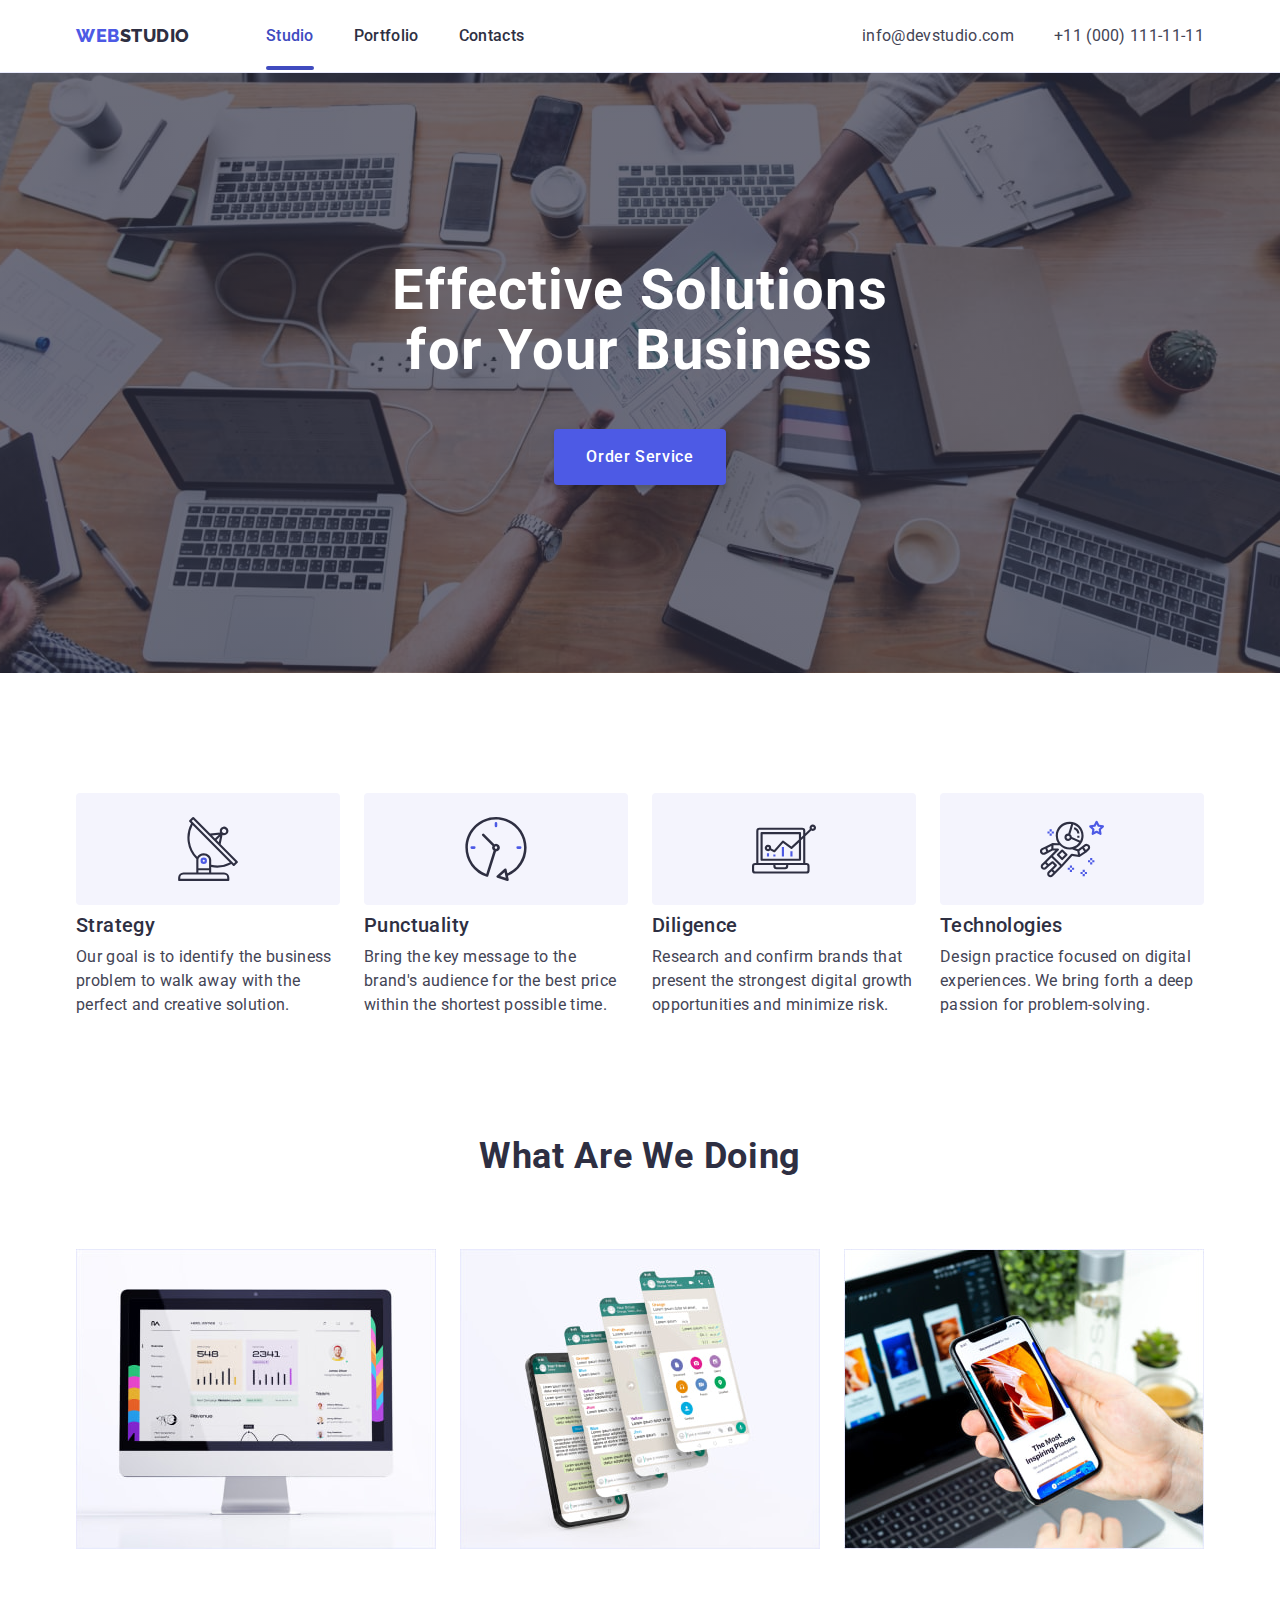
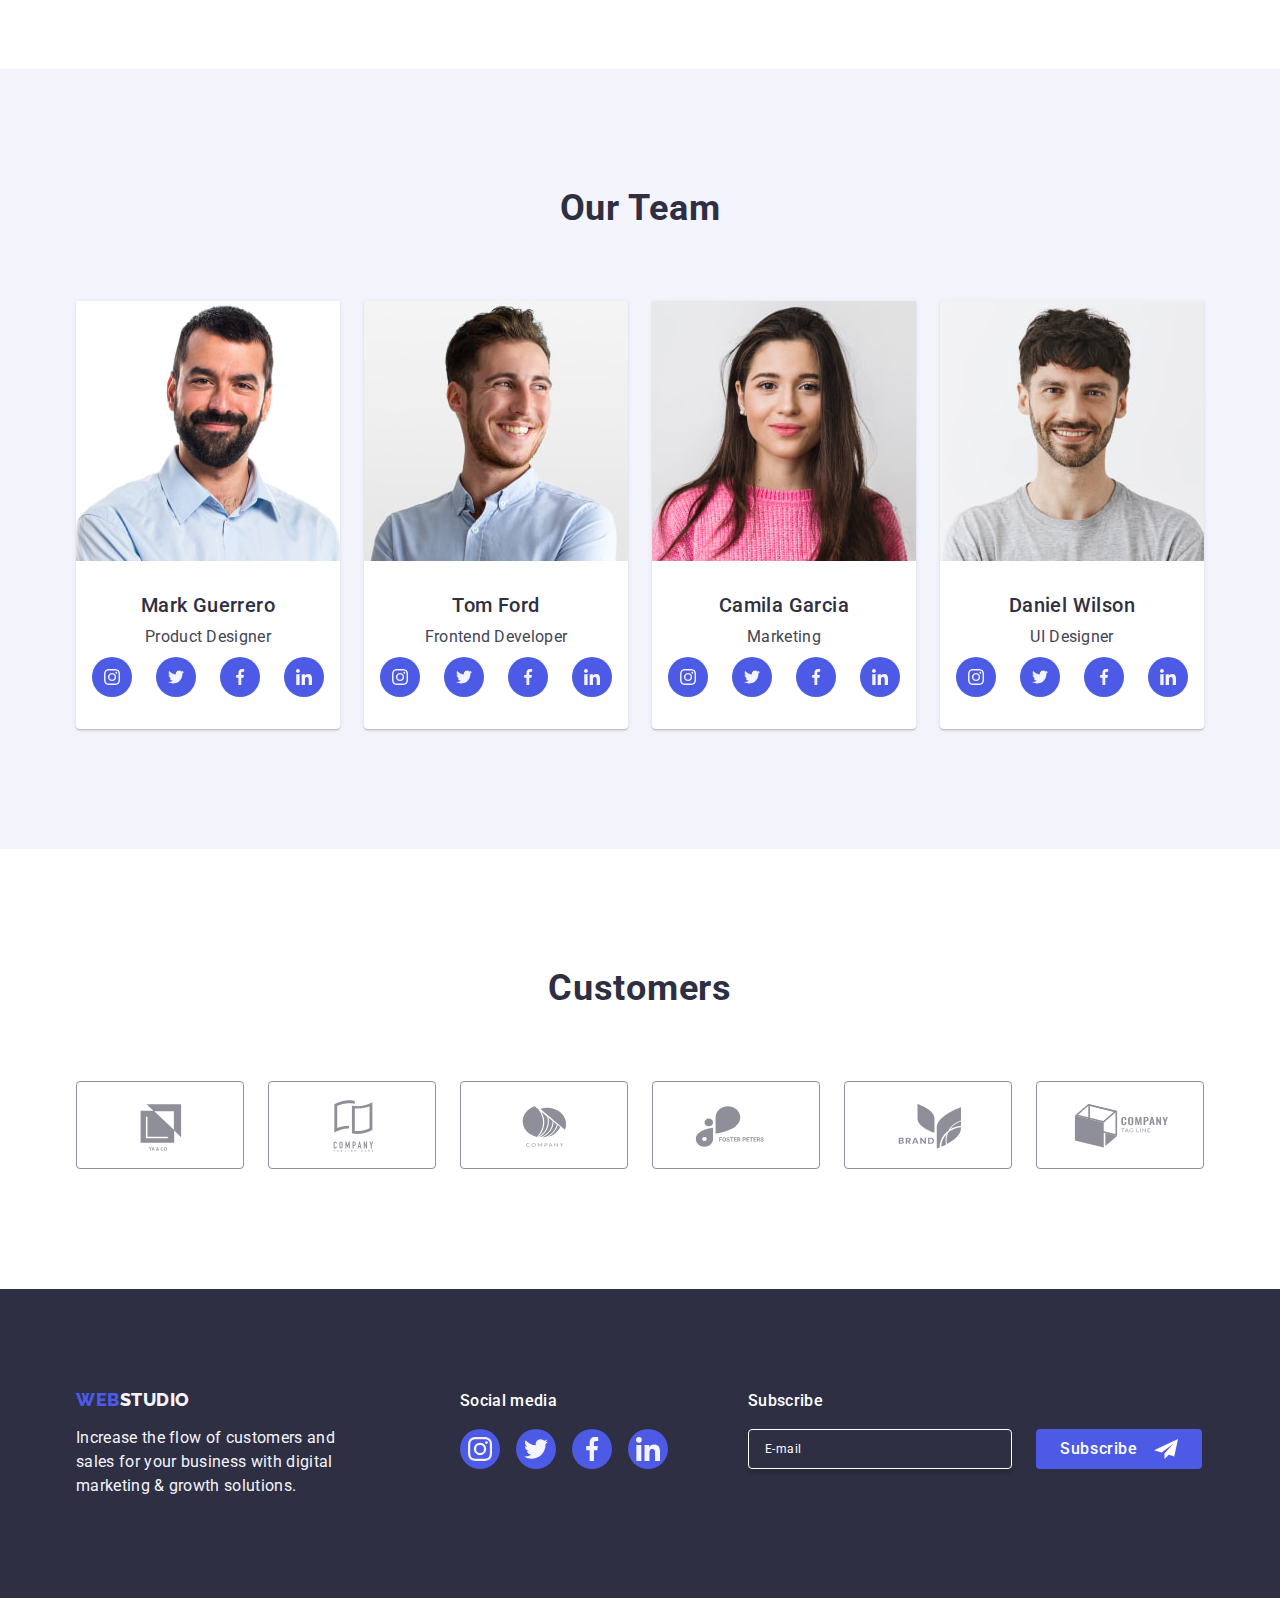
==== commit f5ff593c: "hw5-2" ====
--- a/index.html
+++ b/index.html
@@ -439,18 +439,22 @@
         <div class="footer-box-right">
           <p class="footer-subscribe-titel">Subscribe</p>
           <div class="footer-form-subscribe">
-            <input
-              class="footer-input"
-              type="email"
-              name="email"
-              placeholder="E-mail"
-            />
+            <form class="footer-form">
+              <label class="footer-label">
+              <input
+                class="footer-input"
+                type="email"
+                name="email"
+                placeholder="E-mail"
+              />
+              </label>
             <button class="footer-btn" type="submit">
               Subscribe
-              <svg class="footer-btn-icon" width="24" height="20">
+              <svg class="footer-btn-icon" width="24" height="24">
                 <use href="./images/icons.svg#frame"></use>
               </svg>
             </button>
+            </form>
           </div>
         </div>
       </div>
@@ -462,9 +466,8 @@
             <use href="./images/icons.svg#close-black"></use>
           </svg>
         </button>
-        <strong class="modal-titel"
-          >Leave your contacts and we will call you back</strong
-        >
+        <p class="modal-titel"
+          >Leave your contacts and we will call you back</p>
         <!-- <form class="modal-form" name="contacts" autocomplete="off">
           <div class="input-box">
             <label class="form-field" for="user_name">Name</label>
--- a/css/styles.css
+++ b/css/styles.css
@@ -453,7 +453,7 @@
   letter-spacing: 0.32px;
   margin-bottom: 16px;
 }
-.footer-form-subscribe {
+.footer-form {
   display: flex;
   align-items: center;
   gap: 24px;
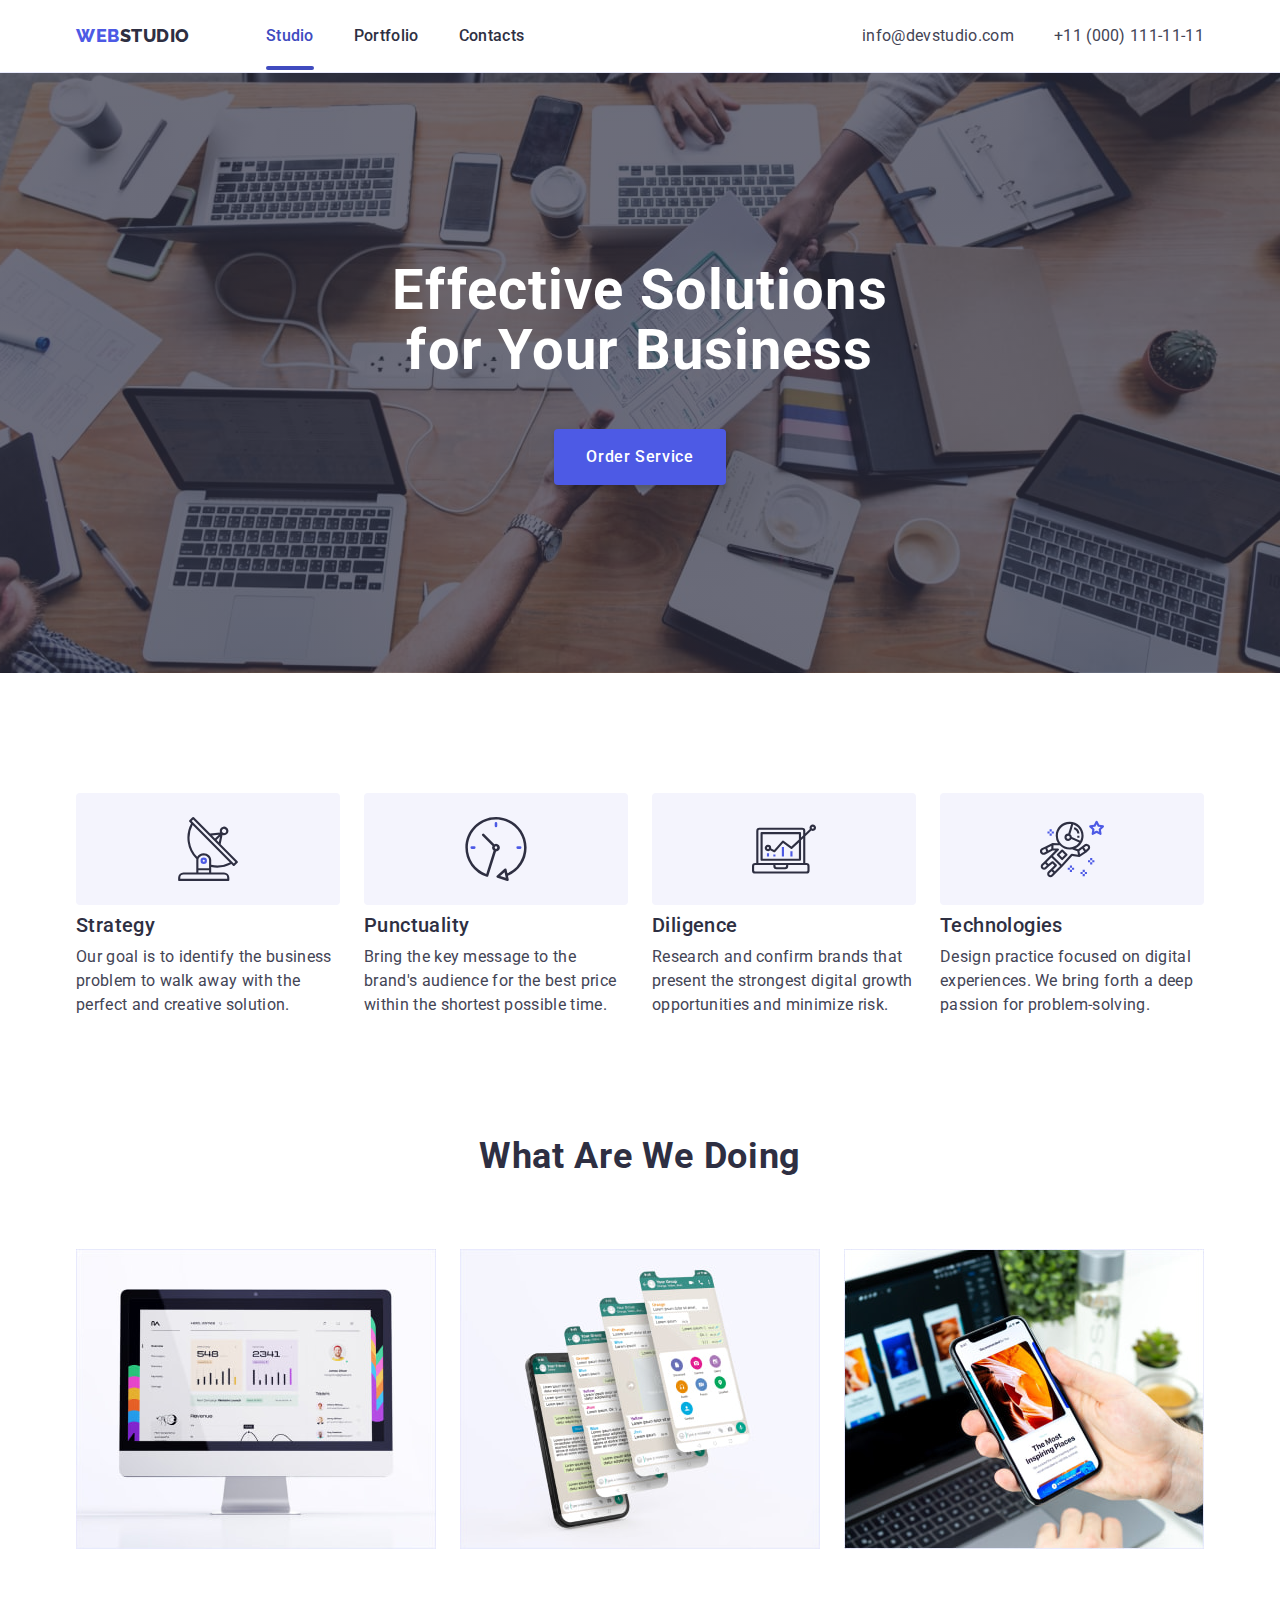
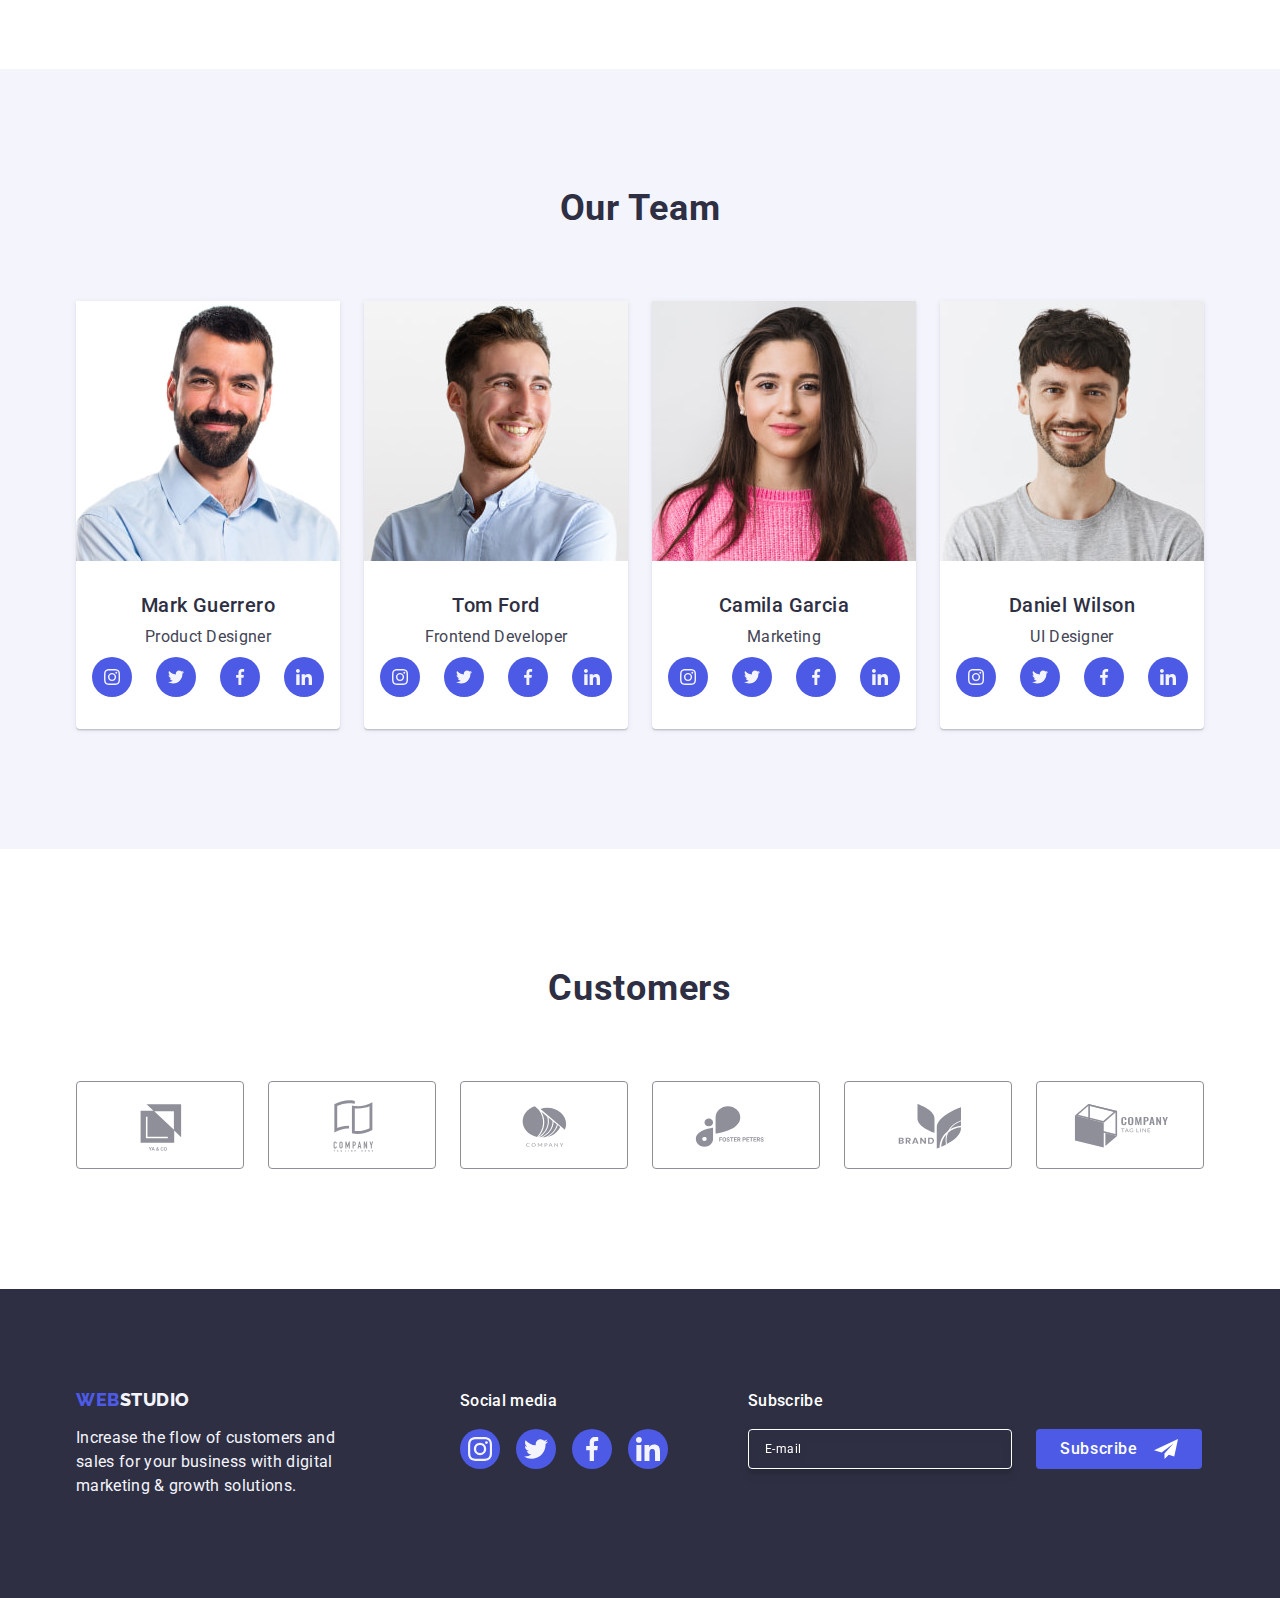
==== commit 46eeec85: "hw5-4" ====
--- a/index.html
+++ b/index.html
@@ -435,11 +435,10 @@
               </a>
             </li>
           </ul>
-        </div>
-        <div class="footer-box-right">
+        </div >
+        <div class="footer-box-left">
           <p class="footer-subscribe-titel">Subscribe</p>
-          <div class="footer-form-subscribe">
-            <form class="footer-form">
+          <form class="footer-form">
               <label class="footer-label">
               <input
                 class="footer-input"
@@ -454,8 +453,7 @@
                 <use href="./images/icons.svg#frame"></use>
               </svg>
             </button>
-            </form>
-          </div>
+          </form>
         </div>
       </div>
     </footer>
@@ -500,27 +498,33 @@
           <button class="form-btn" type="submit">Send</button>
         </form> -->
         <form class="modal-form" name="contacts" autocomplete="off">
-          <label class="form-label">
-            <span class="form-field">Name</span>
-            <input class="input-box" type="text" name="user_name" />
-            <svg class="input-icon" width="18" height="24">
-              <use href="./images/icons.svg#person"></use>
-            </svg>
-          </label>
-          <label class="form-label">
-            <span class="form-field">Phone</span>
-            <input class="input-box" type="tel" name="user_phone" />
-            <svg class="input-icon" width="18" height="24">
-              <use href="./images/icons.svg#phone"></use>
-            </svg>
-          </label>
-          <label class="form-label">
-            <span class="form-field">Email</span>
-            <input class="input-box" type="email" name="user_email" />
-            <svg class="input-icon" width="18" height="24">
-              <use href="./images/icons.svg#email"></use>
-            </svg>
-          </label>
+          <div class="form-label-box">
+            <label class="form-field" for="user_name">Name</label>
+            <div class="form-input-box">
+              <input class="input-box" type="text" name="user_name" id="user_name" />
+                <svg class="input-icon" width="18" height="24">
+                  <use href="./images/icons.svg#person"></use>
+                </svg>
+            </div>
+          </div>
+          <div class="form-label-box">
+            <label class="form-field" for="user_phone">Phone</label>
+            <div class="form-input-box">
+              <input class="input-box" type="tel" name="user_phone" id="user_phone" />
+                <svg class="input-icon" width="18" height="24">
+                  <use href="./images/icons.svg#phone"></use>
+                </svg>
+            </div>
+          </div>
+          <div class="form-label-box">
+            <label class="form-field" for="user_email">Email</label>
+            <div class="form-input-box">
+              <input class="input-box" type="email" name="user_email" id="user_email" />
+                <svg class="input-icon" width="18" height="24">
+                  <use href="./images/icons.svg#email"></use>
+                </svg>
+            </div>
+          </div>
           <label class="form-label-comment">
             <span class="form-field">Comment</span>
             <textarea
--- a/css/styles.css
+++ b/css/styles.css
@@ -467,9 +467,10 @@
   color: var(--white);
   background-color: transparent;
   font-size: 12px;
-  line-height: 2;
+  line-height: 1.5;
   letter-spacing: 0.48px;
   padding: 8px 16px;
+  filter: drop-shadow(0px 4px 4px rgba(0, 0, 0, 0.15));
 }
 .footer-input::placeholder{
   color: var(--white);
@@ -480,7 +481,7 @@
 .footer-btn {
   display: flex;
   align-items: center;
-  justify-content: space-between;
+  justify-content: center;
   font-size: 16px;
   font-weight: 500;
   line-height: 1.5;
@@ -663,19 +664,23 @@
 }
 .modal-titel {
   display: block;
+  text-align: center;
   width: 360px;
   margin-bottom: 16px;
-  color: var(--navyblue);
+  color: var(--dark-ck);
   font-weight: 500;
   line-height: 1.5;
   letter-spacing: 0.32px;
 }
 .modal-form {
 }
-.form-label {
-  position: relative;
+.form-label-box{
   display: block;
   margin-bottom: 8px;
+}
+.form-input-box {
+  position: relative;
+
 }
 .input-box {
   width: 100%;
@@ -684,6 +689,7 @@
   border-radius: 4px;
   border: 1px solid var(--navyblue-modal, rgba(46, 47, 66, 0.4));
   outline: transparent;
+  background-color: transparent;
   padding: 11px 16px 11px 38px;
   transition: border-color 250ms cubic-bezier(0.4, 0, 0.2, 1);
 }
